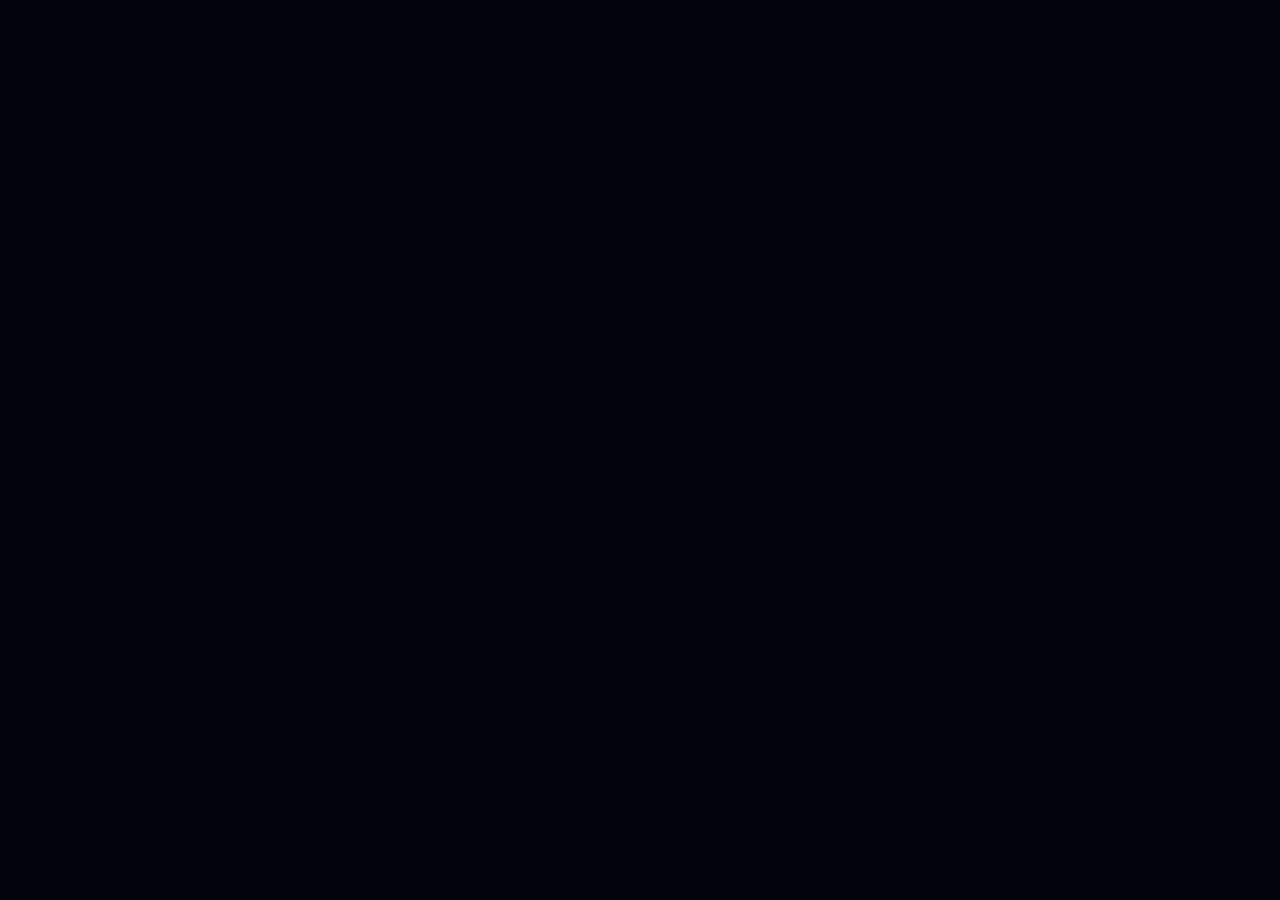
==== bio-database.html @ 0a0f76b8 "Add files via upload" ====
<!DOCTYPE html>

<html lang="en">
<head>
<meta charset="utf-8"/>
<meta content="width=device-width, initial-scale=1.0" name="viewport"/>
<title>Holo Ring — Biological Database</title>
<link href="assets/css/holo-ring.css" rel="stylesheet"/></head>
<body data-entry="bio">
<div class="holo-login" id="holoLogin">
<div class="login-frame">
<div class="login-heading">
<h1>HOLO RING ACCESS</h1>
<p>SECURE ERIDIUM COMMUNICATION NETWORK</p>
</div>
<div class="login-field">
<label>USER IDENTIFICATION</label>
<input autocomplete="off" id="loginUser" value="AUTHORIZED OPERATOR"/>
</div>
<div class="login-field">
<label>PASSWORD / BIOMETRIC KEY</label>
<div class="password-wrap">
<input id="loginPassword" placeholder="CLICK TO INITIATE FACE SCAN" readonly="" type="password"/>
<span class="face-scan-tag">FACE SCAN</span>
</div>
</div>
<div class="face-scan-box">
<div class="face-outline"></div>
<div class="scan-line"></div>
<div class="scan-status" id="faceScanStatus">AWAITING BIOMETRIC INPUT</div>
</div>
<div class="login-progress"><i id="loginProgressFill"></i></div>
<button class="login-submit" disabled="" id="loginSubmit">ACCESS LOCKED</button>
<div class="login-note">FICTIONAL HOLOGRAPHIC FACE SCAN — NO CAMERA OR BIOMETRIC DATA IS USED</div>
</div>
</div>
<div class="startup-overlay" id="welcomeOverlay">
<div class="startup-card">
<div class="startup-symbol"></div>
<h2>WELCOME BACK</h2>
<div class="welcome-user" id="welcomeOperator">AUTHORIZED OPERATOR</div>
<div class="welcome-meta">
      LAST SYNCHRONIZATION<br/>
<span id="welcomeTimestamp">TODAY</span><br/><br/>
      SYSTEM STATUS // ALL NETWORKS ONLINE
    </div>
</div>
</div>
<div class="startup-overlay" id="statusOverlay">
<div class="startup-card">
<div class="startup-symbol"></div>
<h2>ERIDIUM LINK ESTABLISHED</h2>
<div class="system-lines">
<div class="system-line"><span>REALM NETWORK</span><b>ONLINE</b></div>
<div class="system-line"><span>COMMUNICATION MATRIX</span><b>ONLINE</b></div>
<div class="system-line"><span>CHARACTER DATABASE</span><b>ONLINE</b></div>
<div class="system-line"><span>ERiSU.EXE</span><b>READY</b></div>
<div class="system-line"><span>SECURITY CLEARANCE</span><b>VERIFIED</b></div>
</div>
</div>
</div>
<div class="holo-loader hidden" id="holoLoader">
<div class="loader-core">
<div class="loader-ring"></div>
<div class="loader-title">HOLO RING INITIALIZATION</div>
<div class="loader-sub">SYNCHRONIZING CHARACTER NETWORK</div>
<div class="loader-track"><div class="loader-fill" id="loaderFill"></div></div>
<div class="loader-percent" id="loaderPercent">0%</div>
<div class="loader-step" id="loaderStep">BOOTING CORE SYSTEMS</div>
<div class="loader-diagnostics" id="loaderDiagnostics">
<div class="loader-diagnostic" data-threshold="15"><i></i>ERIDIUM KERNEL</div>
<div class="loader-diagnostic" data-threshold="29"><i></i>HOLOGRAPHIC PROJECTOR</div>
<div class="loader-diagnostic" data-threshold="43"><i></i>CHARACTER DATABASE</div>
<div class="loader-diagnostic" data-threshold="57"><i></i>REALM NAVIGATOR</div>
<div class="loader-diagnostic" data-threshold="71"><i></i>COMMUNICATION MATRIX</div>
<div class="loader-diagnostic" data-threshold="84"><i></i>MESSAGE ARCHIVE</div>
<div class="loader-diagnostic" data-threshold="94"><i></i>ERiSU.EXE</div>
<div class="loader-diagnostic" data-threshold="100"><i></i>SECURITY CLEARANCE</div>
</div>
<div class="loader-wave"><i></i><i></i><i></i><i></i><i></i><i></i><i></i></div>
<div class="loader-tip" id="loaderTip">TIP // Realm Navigator can locate known allies across dimensional layers.</div>
</div>
</div>
<div class="shell" id="shell">
<div class="noise"></div>
<header class="topbar">
<div class="brand"><div class="ring-mini"></div><div><h1>HOLO RING</h1><small>COMMUNICATOR // TES NETWORK</small></div></div>
<div class="status"><span class="coord">VEX-NET • CHANNEL 07</span><div class="signal"><i></i><i></i><i></i><i></i></div><span id="clock">00:00</span></div>
</header>
<div class="main">
<aside class="sidebar">
<div class="search"><input id="search" placeholder="Search contacts..."/><span>⌕</span></div>
<div class="filters">
<button class="filter active" data-filter="All">ALL</button>
<button class="filter" data-filter="Soaring Lights">SOARING</button>
<button class="filter" data-filter="Whispering Shadows">SHADOWS</button>
</div>
<div class="contact-list" id="contacts"></div>
</aside>
<section class="viewport">
<section aria-label="Holo Ring home" class="home-dashboard" id="homeDashboard">
<div class="home-hero">
<div class="home-kicker">ERIDIUM NETWORK // COMMAND HOME</div>
<h2>WELCOME BACK, OPERATOR</h2>
<p>The Holo Ring is synchronized. Review network activity, open the Realm Navigator, or access Contacts to view character status and current location.</p>
<div class="home-actions">
<button id="homeOpenContacts" type="button">OPEN CONTACTS</button>
<button id="homeOpenMap" type="button">OPEN REALM MAP</button>
<button id="homeOpenBio" type="button">BIOLOGICAL DATABASE</button>
</div>
</div>
<div class="home-grid">
<article class="home-card">
<div class="home-card-head"><span>NETWORK STATUS</span><b>ONLINE</b></div>
<div class="home-status-list">
<div><span>Realm Navigator</span><strong>READY</strong></div>
<div><span>Contact Tracking</span><strong>ACTIVE</strong></div>
<div><span>Message Matrix</span><strong>SECURE</strong></div>
<div><span>Archive Connection</span><strong>LINKED</strong></div>
</div>
</article>
<article class="home-card">
<div class="home-card-head"><span>REALM OVERVIEW</span><b>5 ACCESSIBLE</b></div>
<div class="home-realm-list">
<button data-home-realm="Seridinia Island" type="button"><i></i><span>Seridinia Island</span><small>STABLE</small></button>
<button data-home-realm="Rendoria Island" type="button"><i></i><span>Rendoria Island</span><small>DANGER</small></button>
<button data-home-realm="Vexlandia Realm" type="button"><i></i><span>Vexlandia Realm</span><small>MONITORED</small></button>
<button data-home-realm="Aeithorium Bastion" type="button"><i></i><span>Aeithorium Bastion</span><small>STABLE</small></button>
<button data-home-realm="Exaltara" type="button"><i></i><span>Exaltara</span><small>NO EXPLORERS</small></button>
</div>
</article>
<article class="home-card">
<div class="home-card-head"><span>CONTACT MATRIX</span><b id="homeContactCount">TRACKING</b></div>
<div class="home-contact-summary">
<div><strong>LIVE STATUS</strong><span>View each character’s activity, health, energy, realm, region, and coordinates.</span></div>
<button id="homeContactsShortcut" type="button">VIEW CHARACTER STATUS</button>
</div>
</article>
<article class="home-card home-alert-card">
<div class="home-card-head"><span>SECURITY NOTICE</span><b>EXALTARA</b></div>
<p>Character travel and exploration permissions for Exaltara are disabled. The realm archive remains viewable, but no character status or location will be assigned there.</p>
</article>
</div>
</section>
<div class="hologram">
<div class="scanline"></div>
<div class="ring-device"></div>
<div class="profile">
<div class="projection">
<div class="orbit"><i class="tick"></i><i class="tick"></i><i class="tick"></i><div class="big-avatar" id="bigAvatar">MS</div></div>
</div>
<div class="info">
<div class="eyebrow">Character archive // selected profile</div>
<h2 id="name">Mar Sunshine</h2>
<div class="faction" id="faction">SOARING LIGHTS</div><div class="profile-accent" id="profileAccent"></div>
<div class="grid">
<div class="data"><div class="label">Race</div><div class="value" id="race"></div></div>
<div class="data"><div class="label">Realm</div><div class="value" id="realm"></div></div>
<div class="data"><div class="label">Energy Signature</div><div class="value" id="energy"></div></div>
<div class="data"><div class="label">Connection</div><div class="value" id="connection">Secure • Stable</div></div>
</div>
<div class="profile-live-strip">
<div class="profile-live-card">
<div class="profile-live-head"><strong>LIVE STATUS</strong><span id="liveUpdated">UPDATED NOW</span></div>
<div class="live-status-row">
<span class="live-status-dot online" id="liveStatusDot"></span>
<div>
<div class="live-status-main" id="liveStatusText">ONLINE</div>
<div class="live-status-sub" id="liveActivity">Exploring nearby terrain</div>
</div>
</div>
</div>
<div class="profile-live-card">
<div class="profile-live-head"><strong>CURRENT LOCATION</strong><span>LIVE TRACKING</span></div>
<div class="live-location-main" id="currentRealm">Seridinia Island</div>
<div class="live-location-sub" id="currentRegion">Sunflower Village</div>
<div class="live-location-meta"><span id="currentCoords">A-14</span> • <span id="currentLayer">HALO-01</span></div>
</div>
<div class="profile-live-card">
<div class="profile-live-head"><strong>ENERGY SIGNATURE</strong><span id="energyTypeLive">SPIRITUAL ENERGY</span></div>
<div class="live-mini-metric">
<div class="live-mini-row"><span>Frequency</span><span id="energyFrequencyValue">92%</span></div>
<div class="live-mini-bar"><div class="live-mini-fill" id="energyFrequencyBar"></div></div>
</div>
<div class="live-mini-metric">
<div class="live-mini-row"><span>Stability</span><span id="energyStabilityValue">87%</span></div>
<div class="live-mini-bar"><div class="live-mini-fill" id="energyStabilityBar"></div></div>
</div>
<div class="live-wave">
<i style="height:25%"></i><i style="height:55%"></i><i style="height:85%"></i><i style="height:40%"></i>
<i style="height:70%"></i><i style="height:95%"></i><i style="height:45%"></i><i style="height:75%"></i>
</div>
</div>
<div class="profile-live-card">
<div class="profile-live-head"><strong>HEALTH MONITOR</strong><span>BIOMETRIC</span></div>
<div class="live-mini-metric">
<div class="live-mini-row"><span>Health</span><span id="healthValue">98%</span></div>
<div class="live-mini-bar"><div class="live-mini-fill" id="healthBar"></div></div>
</div>
<div class="live-mini-metric">
<div class="live-mini-row"><span>Energy</span><span id="manaValue">86%</span></div>
<div class="live-mini-bar"><div class="live-mini-fill" id="manaBar"></div></div>
</div>
<div class="live-mini-metric">
<div class="live-mini-row"><span>Stamina</span><span id="staminaValue">79%</span></div>
<div class="live-mini-bar"><div class="live-mini-fill" id="staminaBar"></div></div>
</div>
<div class="live-mini-metric">
<div class="live-mini-row"><span>Stress</span><span id="stressValue">14%</span></div>
<div class="live-mini-bar"><div class="live-mini-fill" id="stressBar"></div></div>
</div>
</div>
</div>
<div class="rosie-sanctum-card" id="rosieSanctumCard">
<div class="rosie-sanctum-lore">
<div aria-hidden="true" class="rosie-sanctum-art"></div>
<div>
<strong>ERIDIUM SANCTUM // INTERNAL DREAM REALM</strong>
<p>Rosie resides inside Mar and cannot explore physical realms independently. Her live status mirrors Mar through their Eclipse Host bond, while her location remains inside the Eridium Sanctum.</p>
<div class="rosie-location-tags">
<span>MEMORY HEART CHAMBER</span><span>ROSIE'S CHAMBERS</span><span>MIRROR GATEWAY</span><span>CHECKERBOARD EXPANSE</span><span>ROSE-PETAL PILLARS</span><span>ERIDIUM CRYSTAL MOUNTAIN</span>
</div>
</div>
</div>
<div class="rosie-sanctum-head"><strong><span class="sanctum-pulse"></span>ERIDIUM SANCTUM STATUS</strong><span>HOST: MAR SUNSHINE</span></div>
<div class="sanctum-grid">
<div class="sanctum-cell"><b>GATEWAY</b><span id="sanctumGateway">ANCHORED</span></div>
<div class="sanctum-cell"><b>MIRROR</b><span id="sanctumMirror">AVAILABLE BY PERMISSION</span></div>
<div class="sanctum-cell"><b>MEMORY HEART</b><span id="sanctumMemory">STABLE</span></div>
<div class="sanctum-cell"><b>MAR POV</b><span id="sanctumPov">ACTIVE</span></div>
<div class="sanctum-cell"><b>HOST BOND</b><span id="sanctumBond">ECLIPSE HOST LINK</span></div>
</div>
</div>
<div class="contact-communication-actions" id="contactCommunicationActions">
<div class="contact-action-heading"><span>COMMUNICATION CHANNEL</span><small>SELECTED CONTACT</small></div>
<div class="contact-action-buttons">
<button class="tool contact-action-button" data-action="VOICE" type="button">◖ <span>CALL CONTACT</span></button>
<button class="tool contact-action-button" data-action="MESSAGE" type="button">✦ <span>OPEN MESSAGES</span></button>
</div>
</div>
<div class="message-panel">
<div class="message-head"><span>LATEST TRANSMISSION</span><span id="stamp">JUST NOW</span></div>
<div class="message-body typing" id="message">Holo profile synchronized. Tap a command below to begin communication.</div>
</div>
</div>
</div>
</div>
<nav class="toolbar">
<button class="tool active" data-action="HOME" id="homePageButton">⌂<span>HOME</span></button>
<button class="tool" data-action="CONTACTS" id="contactsPageButton">◉<span>CONTACTS</span></button>
<button aria-label="Open Map app" class="tool" data-action="MAP">⌖<span>MAP</span></button>
<button class="tool" data-action="BIOLOGY" id="bioDatabaseButton">⬡<span>BIO DATABASE</span></button>
<button aria-label="Open Scan app" class="tool" data-action="SCAN">◎<span>SCAN</span></button>
</nav>
</section>
</div>
<section aria-label="Biological Database" class="bio-db" data-active="cattalights" id="biologicalDatabase">
<header class="bio-head">
<div class="bio-brand">HOLO RING COMMUNICATOR // LIFEFORM ARCHIVE</div>
<div class="bio-title"><h2>BIOLOGICAL DATABASE</h2><p>KNOWN BIOLOGICAL AND SPIRITUAL LIFEFORM RECORDS</p></div>
<button aria-label="Close Biological Database" class="bio-close" id="bioClose">×</button>
</header>
<div class="bio-layout">
<aside class="bio-scan">
<div class="bio-panel-kicker">DATABASE STATUS</div><h3>SCANNING...</h3>
<div class="scan-row"><i>›</i><span>Species Identified</span><b>✓</b></div>
<div class="scan-row"><i>›</i><span>Biological Signature Confirmed</span><b>✓</b></div>
<div class="scan-row"><i>›</i><span>Spiritual Energy Analysis</span><b>✓</b></div>
<div class="scan-row"><i>›</i><span>Database Entry Loaded</span><b>✓</b></div>
<div class="bio-count"><div><span>KNOWN SPECIES</span><strong>03</strong><span>VERIFIED RECORDS</span></div></div>
</aside>
<main class="bio-stage-panel">
<div class="bio-space"></div><div class="bio-orbits"></div>
<div class="bio-poly-wrap" id="bioPolyWrap" title="Drag to rotate">
<div class="bio-poly" id="bioPoly">
<i class="bio-link a"></i><i class="bio-link b"></i><i class="bio-link c"></i><div class="bio-core"></div>
<button class="bio-node active" data-species="cattalights" style="--sc:#ff75c8"><span class="bio-gem"><span class="bio-symbol">♢</span></span><strong>CATTALIGHTS</strong><small>SPIRITUAL HUMANOIDS</small></button>
<button class="bio-node" data-species="humans" style="--sc:#70cfff"><span class="bio-gem"><span class="bio-symbol">⌁</span></span><strong>HUMANS</strong><small>MORTAL SPECIES</small></button>
<button class="bio-node" data-species="vapors" style="--sc:#a575ff"><span class="bio-gem"><span class="bio-symbol">〰</span></span><strong>SOULEST VAPORS</strong><small>VAPOROUS ENTITIES</small></button>
</div>
</div>
<div class="bio-controls"><span>DRAG TO ROTATE</span><button id="bioZoomOut">− ZOOM</button><button id="bioReset">RESET</button><button id="bioZoomIn">+ ZOOM</button></div>
</main>
<aside class="bio-dossier">
<div class="bio-dossier-head"><div><div class="bio-panel-kicker">SELECTED SPECIES</div><h3 id="bioName">CATTALIGHTS</h3><div class="bio-class" id="bioClass">CLASSIFICATION // SPIRITUAL HUMANOID LIFEFORM</div></div><div class="bio-emblem" id="bioEmblem">♢</div></div>
<div class="bio-tabs"><button class="bio-tab active" data-bio-tab="overview">OVERVIEW</button><button class="bio-tab" data-bio-tab="biology">BIOLOGY</button><button class="bio-tab" data-bio-tab="spiritual">SPIRITUAL SYSTEM</button><button class="bio-tab bio-variants-tab" data-bio-tab="variants">KNOWN VARIANTS</button></div>
<div class="bio-summary" id="bioSummary"></div><div class="bio-facts" id="bioFacts"></div>
</aside>
</div>
<footer class="bio-log">ONLY RECORDS VERIFIED BY THE HOLO RING ARE DISPLAYED // UNVERIFIED SPECIES REMAIN HIDDEN</footer>
</section>
<div class="realm-map" id="realmMap">
<div class="map-header">
<div class="map-title"><b>DIMENSIONAL REALM NAVIGATOR</b><small>HOLO RING STAR-CHART // THREE REALMS DETECTED</small></div>
<button class="map-close" id="mapClose">×</button>
</div>
<div class="map-stage" id="mapStage">
<div aria-hidden="true" class="reactive-light-field" id="reactiveLightField">
<span class="light-orb orb-cyan" style="--x:2%;--y:14%;--s:4px;animation-delay:0.0s"></span>
<span class="light-orb orb-violet" style="--x:6%;--y:67%;--s:5px;animation-delay:-0.31s"></span>
<span class="light-orb orb-gold" style="--x:12%;--y:29%;--s:4px;animation-delay:-0.62s"></span>
<span class="light-orb orb-pink" style="--x:18%;--y:91%;--s:6px;animation-delay:-0.9299999999999999s"></span>
<span class="light-orb orb-blue" style="--x:23%;--y:43%;--s:5px;animation-delay:-1.24s"></span>
<span class="light-orb orb-cyan" style="--x:29%;--y:7%;--s:4px;animation-delay:-1.55s"></span>
<span class="light-orb orb-violet" style="--x:35%;--y:66%;--s:6px;animation-delay:-1.8599999999999999s"></span>
<span class="light-orb orb-gold" style="--x:42%;--y:84%;--s:5px;animation-delay:-2.17s"></span>
<span class="light-orb orb-pink" style="--x:46%;--y:18%;--s:4px;animation-delay:-2.48s"></span>
<span class="light-orb orb-blue" style="--x:51%;--y:52%;--s:6px;animation-delay:0.0s"></span>
<span class="light-orb orb-cyan" style="--x:58%;--y:95%;--s:5px;animation-delay:-0.31s"></span>
<span class="light-orb orb-violet" style="--x:63%;--y:23%;--s:4px;animation-delay:-0.62s"></span>
<span class="light-orb orb-gold" style="--x:69%;--y:73%;--s:6px;animation-delay:-0.9299999999999999s"></span>
<span class="light-orb orb-pink" style="--x:75%;--y:11%;--s:5px;animation-delay:-1.24s"></span>
<span class="light-orb orb-blue" style="--x:81%;--y:48%;--s:4px;animation-delay:-1.55s"></span>
<span class="light-orb orb-cyan" style="--x:86%;--y:89%;--s:6px;animation-delay:-1.8599999999999999s"></span>
<span class="light-orb orb-violet" style="--x:92%;--y:27%;--s:5px;animation-delay:-2.17s"></span>
<span class="light-orb orb-gold" style="--x:97%;--y:64%;--s:4px;animation-delay:-2.48s"></span>
<span class="light-orb orb-pink" style="--x:8%;--y:82%;--s:5px;animation-delay:0.0s"></span>
<span class="light-orb orb-blue" style="--x:16%;--y:55%;--s:4px;animation-delay:-0.31s"></span>
<span class="light-orb orb-cyan" style="--x:26%;--y:96%;--s:5px;animation-delay:-0.62s"></span>
<span class="light-orb orb-violet" style="--x:38%;--y:36%;--s:4px;animation-delay:-0.9299999999999999s"></span>
<span class="light-orb orb-gold" style="--x:49%;--y:76%;--s:5px;animation-delay:-1.24s"></span>
<span class="light-orb orb-pink" style="--x:60%;--y:13%;--s:4px;animation-delay:-1.55s"></span>
<span class="light-orb orb-blue" style="--x:72%;--y:57%;--s:5px;animation-delay:-1.8599999999999999s"></span>
<span class="light-orb orb-cyan" style="--x:84%;--y:6%;--s:4px;animation-delay:-2.17s"></span>
<span class="light-orb orb-violet" style="--x:95%;--y:41%;--s:5px;animation-delay:-2.48s"></span>
<span class="light-orb orb-cyan" style="--x:8%;--y:18%;--s:7px;--d:0.7"></span>
<span class="light-orb orb-violet" style="--x:17%;--y:63%;--s:5px;--d:1.1"></span>
<span class="light-orb orb-gold" style="--x:28%;--y:34%;--s:6px;--d:0.85"></span>
<span class="light-orb orb-pink" style="--x:39%;--y:78%;--s:4px;--d:1.25"></span>
<span class="light-orb orb-blue" style="--x:48%;--y:14%;--s:8px;--d:0.65"></span>
<span class="light-orb orb-cyan" style="--x:58%;--y:54%;--s:5px;--d:1.05"></span>
<span class="light-orb orb-violet" style="--x:67%;--y:26%;--s:7px;--d:0.78"></span>
<span class="light-orb orb-gold" style="--x:78%;--y:72%;--s:5px;--d:1.18"></span>
<span class="light-orb orb-pink" style="--x:88%;--y:42%;--s:6px;--d:0.9"></span>
<span class="light-orb orb-blue" style="--x:93%;--y:16%;--s:4px;--d:1.3"></span>
<span class="light-orb orb-cyan" style="--x:14%;--y:87%;--s:5px;--d:1.12"></span>
<span class="light-orb orb-violet" style="--x:33%;--y:11%;--s:4px;--d:1.34"></span>
<span class="light-orb orb-gold" style="--x:62%;--y:87%;--s:6px;--d:0.82"></span>
<span class="light-orb orb-pink" style="--x:83%;--y:9%;--s:5px;--d:1.06"></span>
</div>
<div class="star-chart" id="starChart">
<div class="ambient-field" id="ambientField">
<i class="ambient-dot small" style="left:14%;top:18%;--ad:#63f7ff"></i>
<i class="ambient-dot" style="left:28%;top:12%;--ad:#ff7ad9"></i>
<i class="ambient-dot large" style="left:72%;top:13%;--ad:#ffd66a"></i>
<i class="ambient-dot small" style="left:87%;top:23%;--ad:#7dff9a"></i>
<i class="ambient-dot" style="left:10%;top:48%;--ad:#ff6f6f"></i>
<i class="ambient-dot small" style="left:34%;top:40%;--ad:#58a6ff"></i>
<i class="ambient-dot" style="left:63%;top:37%;--ad:#b084ff"></i>
<i class="ambient-dot small" style="left:92%;top:50%;--ad:#ff9f5a"></i>
<i class="ambient-dot large" style="left:17%;top:83%;--ad:#45f0d1"></i>
<i class="ambient-dot small" style="left:39%;top:88%;--ad:#ff8ad8"></i>
<i class="ambient-dot" style="left:59%;top:84%;--ad:#6ec8ff"></i>
<i class="ambient-dot small" style="left:86%;top:86%;--ad:#d68cff"></i>
<i class="ambient-dot small" style="left:46%;top:26%;--ad:#fff06a"></i>
<i class="ambient-dot" style="left:77%;top:47%;--ad:#59ffb3"></i>
<i class="ambient-dot small" style="left:29%;top:72%;--ad:#9b8cff"></i>
<i class="ambient-dot" style="left:68%;top:73%;--ad:#ff6fb0"></i>
</div>
<div class="chart-ring"></div><div class="chart-ring r2"></div><div class="chart-ring r3"></div>
<div class="chart-axis"></div><div class="chart-axis a2"></div><div class="chart-axis a3"></div>
<div class="realm-holo-preview" id="realmHoloPreview">
<div class="realm-holo-ring"></div>
<div class="realm-holo-label" id="realmHoloLabel">REALM HOLOGRAM</div>
</div>
<div aria-hidden="true" class="reference-realm-hud">
<div class="hud-orbit orbit-a"></div>
<div class="hud-orbit orbit-b"></div>
<div class="hud-orbit orbit-c"></div>
<div class="hud-orbit orbit-d"></div>
<div class="hud-grid-lines"></div>
<div class="hud-triangle"></div>
<div class="hud-beam beam-top"></div>
<div class="hud-beam beam-left"></div>
<div class="hud-beam beam-right"></div>
<div class="hud-core">
<div class="hud-core-ring ring-1"></div>
<div class="hud-core-ring ring-2"></div>
<div class="hud-core-ring ring-3"></div>
<div class="hud-core-glyph"></div>
</div>
<span class="hud-chevron chevron-left">◇</span>
<span class="hud-chevron chevron-right">◇</span>
<span class="hud-chevron chevron-bottom">◇</span>
</div>
<div aria-hidden="true" class="original-map-circle"></div>
<div aria-hidden="true" class="original-map-symbol"></div>
<div class="original-hologram" id="originalHologram">
<div class="original-hologram-ring"></div>
<div class="original-hologram-image"></div>
<div class="original-hologram-label" id="originalHologramLabel">REALM HOLOGRAM</div>
</div>
<svg class="realm-paths" viewbox="0 0 100 100">
<line x1="50" x2="23" y1="19" y2="67"></line>
<line x1="23" x2="78" y1="67" y2="70"></line>
<line x1="78" x2="50" y1="70" y2="19"></line>
</svg>
<div aria-hidden="true" class="radial-hub">
<div class="radial-core"></div>
<div class="radial-link one"></div>
<div class="radial-link two"></div>
<div class="radial-link three"></div>
</div>
<button class="realm-node selected" data-realm="Seridinia Island" style="left:50%;top:19%;--node:#ffd66a">
<span class="dot"><span class="node-realm-image"></span></span><span class="nlabel">SERIDINIA ISLAND</span><span class="layer">HALO LAYER</span>
</button>
<button class="realm-node danger" data-realm="Rendoria Island" style="left:23%;top:67%;--node:#a96cff">
<span class="dot"><span class="node-realm-image"></span></span><span class="nlabel">RENDORIA ISLAND</span><span class="layer">SHROUD LAYER</span>
</button>
<button class="realm-node unstable" data-realm="Vexlandia Realm" style="left:78%;top:70%;--node:#46bfff">
<span class="dot"><span class="node-realm-image"></span></span><span class="nlabel">VEXLANDIA REALM</span><span class="layer">MATERIAL LAYER</span>
</button>
<div aria-hidden="true" class="map-sector sector-one-restored">
<div class="map-sector-label">SECTOR 1</div><div class="sector-node-orbit"></div><div class="sector-symbol"></div>
</div>
<div aria-hidden="true" class="map-sector sector-two-restored">
<div class="map-sector-label">SECTOR 2</div><div class="sector-node-orbit"></div><div class="sector-symbol"></div>
</div>
<div aria-hidden="true" class="map-sector sector-three-restored">
<div class="map-sector-label">SECTOR 3</div><div class="sector-node-orbit"></div><div class="sector-symbol"></div>
</div>
<div aria-hidden="true" class="map-sector sector-four-restored">
<div class="map-sector-label">SECTOR 4</div><div class="sector-node-orbit"></div><div class="sector-symbol"></div>
</div>
<button class="realm-node" data-realm="Aeithorium Bastion" data-sector="2" data-slot="1" style="--node:#8a7cff;--node-image:url('[data-uri]')">
<span class="dot"><span class="node-realm-image"></span></span>
<span class="nlabel">AEITHORIUM BASTION</span><span class="layer">OUTER REALM</span>
</button>
<button class="realm-node" data-locked="true" data-realm="Velis Mora" data-sector="2" data-slot="2" style="--node:#52d8e8">
<span class="dot"><span class="node-realm-image"></span></span>
<span class="nlabel">VELIS MORA</span><span class="layer">OUTER REALM</span>
</button>
<button class="realm-node" data-locked="true" data-realm="Caelumbra" data-sector="2" data-slot="3" style="--node:#5f9dff">
<span class="dot"><span class="node-realm-image"></span></span>
<span class="nlabel">CAELUMBRA</span><span class="layer">OUTER REALM</span>
</button>
<button class="realm-node" data-locked="true" data-realm="Restricted Realm Alpha" data-sector="3" data-slot="1" style="--node:#c07cff">
<span class="dot"><span class="node-realm-image"></span></span>
<span class="nlabel">RESTRICTED ALPHA</span><span class="layer">RESTRICTED NETWORK</span>
</button>
<button class="realm-node" data-locked="true" data-realm="Restricted Realm Beta" data-sector="3" data-slot="2" style="--node:#ff866d">
<span class="dot"><span class="node-realm-image"></span></span>
<span class="nlabel">RESTRICTED BETA</span><span class="layer">RESTRICTED NETWORK</span>
</button>
<button class="realm-node" data-locked="true" data-realm="Restricted Realm Gamma" data-sector="3" data-slot="3" style="--node:#ff78d8">
<span class="dot"><span class="node-realm-image"></span></span>
<span class="nlabel">RESTRICTED GAMMA</span><span class="layer">RESTRICTED NETWORK</span>
</button>
<button class="realm-node" data-locked="true" data-realm="Restricted Realm Delta" data-sector="3" data-slot="4" style="--node:#9aa3ad">
<span class="dot"><span class="node-realm-image"></span></span>
<span class="nlabel">RESTRICTED DELTA</span><span class="layer">RESTRICTED NETWORK</span>
</button>
<button class="realm-node" data-realm="Exaltara" data-sector="4" data-slot="1" style="--node:#ffd66a;--node-image:url('https://preview.redd.it/elnb84wk4oj91.png?width=1080&amp;crop=smart&amp;auto=webp&amp;s=417d68db10212f74041936eff8df6487b3b2c4d8')">
<span class="dot"><span class="node-realm-image"></span></span>
<span class="nlabel">EXALTARA</span><span class="layer">EXALTED REALM</span>
</button>
</div>
</div>
<aside aria-hidden="true" class="realm-info" id="realmInfo"></aside>
<div class="map-tilt-hint">WHEEL: ZOOM • DRAG: PAN • SHIFT/RIGHT-DRAG: TILT</div><div class="map-controls">
<button id="zoomIn">＋ ZOOM</button><button id="zoomOut">− ZOOM</button><button id="resetMap">↻ RESET</button>
</div>
<div class="map-legend">DRAG TO ROTATE • SCROLL TO ZOOM • TAP A REALM NODE</div>
<section aria-hidden="true" class="realm-dossier" id="realmDossier">
<div class="realm-dossier-visual">
<div class="realm-portal" id="dossierPortal">
<div class="portal-bracket t"></div>
<div class="portal-bracket b"></div>
<div class="portal-bracket l"></div>
<div class="portal-bracket r"></div>
<div class="realm-portal-image"></div>
</div>
<div class="realm-dossier-caption">
<h2 id="dossierName">SERIDINIA ISLAND</h2>
<p id="dossierLayer">HALO LAYER</p>
</div>
</div>
<article class="realm-dossier-panel" id="dossierPanel">
<header class="dossier-heading">
<div class="dossier-emblem" id="dossierEmblem">☀</div>
<div>
<h3 id="dossierTitle">SERIDINIA ISLAND</h3>
<p id="dossierType">HALO REALM</p>
</div>
</header>
<div class="dossier-description" id="dossierDescription"></div>
<div class="dossier-grid">
<section class="dossier-section">
<h4>KNOWN LOCATIONS</h4>
<div class="dossier-features" id="dossierLocations"></div>
</section>
<section class="dossier-section">
<h4>DIMENSIONAL LAYER</h4>
<div id="dossierDistance" style="font-size:11px;color:#cbe4eb;line-height:1.5"></div>
<div class="layer-orbit"><i></i></div>
</section>
</div>
<div class="dossier-grid">
<section class="dossier-section">
<h4>ALLIES DETECTED</h4>
<div class="dossier-features" id="dossierAllies"></div>
</section>
<section class="dossier-section">
<h4>REALM SUMMARY</h4>
<div id="dossierSummary" style="font-size:11px;color:#b8d4dc;line-height:1.55"></div>
</section>
</div>
<footer class="dossier-footer">
<div class="dossier-stat">STATUS <span id="dossierStatus">STABLE</span></div>
<div class="dossier-stat">ACCESS <span id="dossierAccess">AUTHORIZED</span></div>
</footer>
<div class="realm-tabbar">
<button class="realm-tab active" data-realm-tab="overview">OVERVIEW</button>
<button class="realm-tab" data-realm-tab="locations">LOCATIONS</button>
</div>
<section class="realm-tab-content active" id="realmOverviewTab">
<div class="realm-overview-grid">
<div class="realm-overview-card"><b>REALM TYPE</b><span id="overviewRealmType">HALO REALM</span></div>
<div class="realm-overview-card"><b>CURRENT STATUS</b><span id="overviewRealmStatus">STABLE</span></div>
<div class="realm-overview-card"><b>DIMENSIONAL LAYER</b><span id="overviewRealmLayer">LAYER 01</span></div>
<div class="realm-overview-card"><b>KNOWN ALLIES</b><span id="overviewRealmAllies">NONE DETECTED</span></div>
</div>
</section>
<section class="realm-tab-content" id="realmLocationsTab">
<div class="realm-location-list" id="realmLocationList"></div>
</section>
</article>
<div class="dossier-actions">
<button id="dossierBack">‹ RETURN TO MAP</button>
<a id="dossierArchive" rel="noopener noreferrer" target="_blank">OPEN REALM ARCHIVE</a>
</div>
</section>
<section aria-hidden="true" class="realm-locations-page" id="realmLocationsPage">
<div class="realm-local-map" id="realmLocalMap">
<div class="local-map-bg"></div>
<div class="local-map-overlay"></div>
<div class="local-map-header">
<h2 id="localMapRealmName">SERIDINIA ISLAND</h2>
<p>LOCAL REALM CARTOGRAPHY // LIVE CONTACT TRACKING</p>
</div>
<div id="locationNodes"></div>
<div id="characterMarkers"></div>
</div>
<aside class="realm-location-panel">
<h3 id="locationPanelTitle">REALM LOCATIONS</h3>
<div class="sub" id="locationPanelSubtitle">SELECT A LOCATION NODE</div>
<div class="location-detail-card">
<h4 id="selectedLocationName">No location selected</h4>
<p id="selectedLocationDescription">Choose a glowing location node on the map to view its information.</p>
</div>
<div class="character-list" id="locationCharacterList"></div>
</aside>
<div class="location-page-actions">
<button id="locationsBack">‹ BACK TO REALM VIEW</button>
<button id="locationsReturnMap">RETURN TO REALM MAP</button>
</div>
</section>
<section class="realm-page" id="realmPage">
<button class="realm-page-close" id="realmPageClose">×</button>
<div class="realm-hero" id="realmHero">
<div class="realm-hero-content">
<div class="realm-kicker" id="realmPageType"></div>
<h2 id="realmPageName"></h2>
<p id="realmPageSummary"></p>
</div>
</div>
<div class="realm-page-body">
<section class="realm-section">
<h3>GENERAL REALM DESCRIPTION</h3>
<div class="realm-description" id="realmPageDescription"></div>
</section>
<section class="realm-section">
<h3>REALM STATUS</h3>
<div class="realm-stats" id="realmPageStats"></div>
<a class="realm-archive-btn" id="realmPageArchive" target="_blank">OPEN FULL NOTION ARCHIVE</a>
</section>
<section class="realm-section" style="grid-column:1/-1">
<h3>KNOWN LOCATIONS</h3>
<div class="realm-location-grid" id="realmPageLocations"></div>
</section>
</div>
</section>
</div>
<section class="message-center" id="messageCenter">
<div class="message-shell">
<aside class="message-sidebar">
<div class="message-sidebar-head">
<h3>HOLO MESSAGES</h3>
<small>ALL CONTACT CHANNELS</small>
<div class="message-tabs">
<button class="message-tab active" data-msg-tab="All">ALL</button>
<button class="message-tab" data-msg-tab="Soaring Lights">SOARING</button>
<button class="message-tab" data-msg-tab="Whispering Shadows">SHADOWS</button>
<button class="message-tab" data-msg-tab="Groups">GROUPS</button>
</div>
<input class="message-search" id="messageSearch" placeholder="Search messages..."/>
</div>
<div class="message-contact-list" id="messageContacts"></div>
</aside>
<section class="message-thread">
<header class="thread-head">
<div class="thread-person">
<div class="m-avatar" id="threadAvatar">MS</div>
<div><h4 id="threadName">Mar Sunshine</h4><small id="threadStatus">SECURE CHANNEL • ONLINE</small><div class="group-members-line" id="groupMembersLine"></div></div>
</div>
<button class="message-close" id="messageClose">×</button>
</header>
<div class="thread-body" id="threadBody"></div>
<div class="thread-compose">
<input id="messageInput" placeholder="Type a holographic message..."/>
<button id="messageSend">SEND</button>
</div>
</section>
</div>
</section>
<div class="toast" id="toast"></div>
</div>
<!-- Species holograms are decorative only; bottom selector is the sole control. -->
<!-- FINAL BIOLOGICAL DATABASE VISIBILITY REPAIR -->
<script defer="True" src="assets/js/holo-ring.js"></script><script defer="True" src="assets/js/app-router.js"></script></body>
</html>
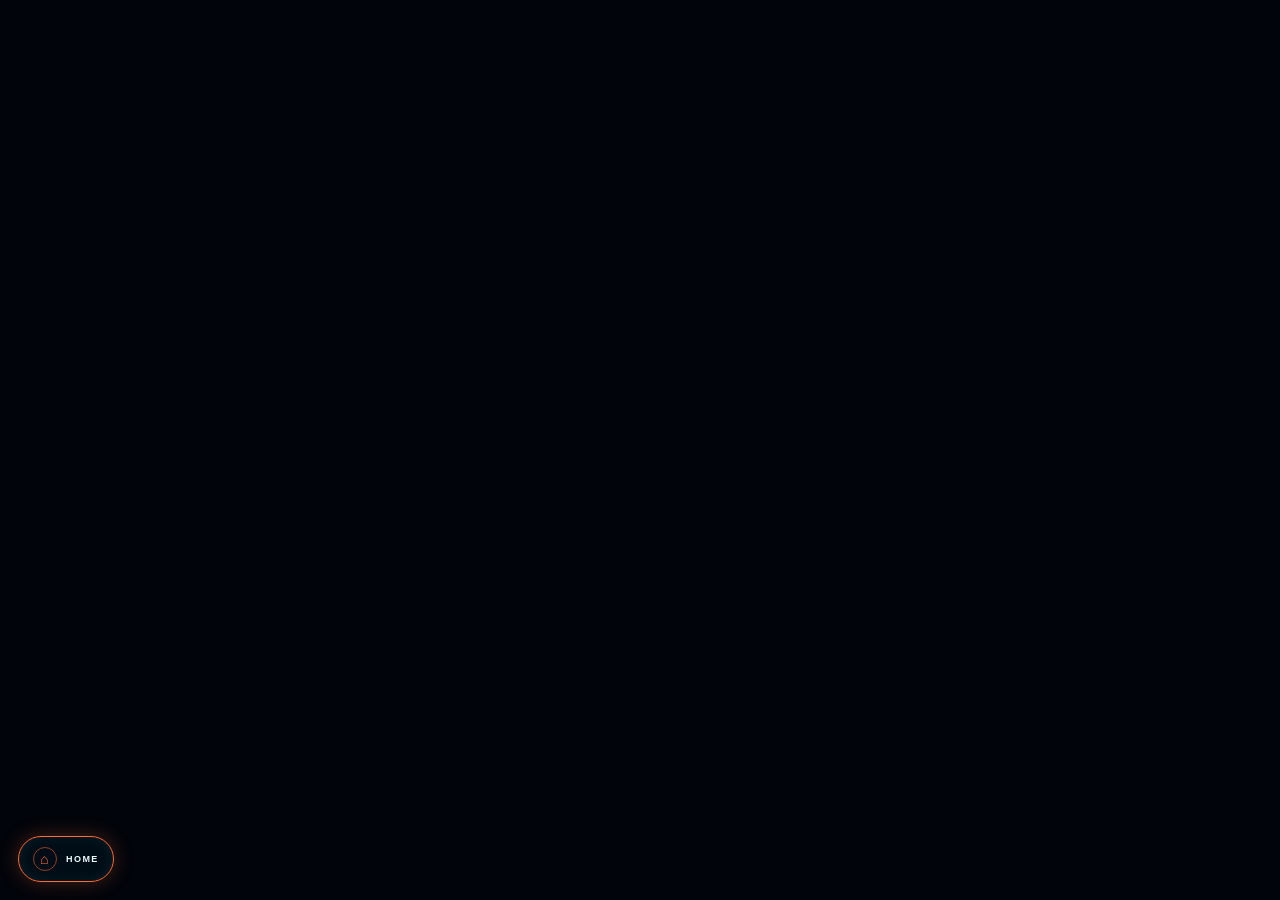
==== commit 1884c285: "Add files via upload" ====
--- a/bio-database.html
+++ b/bio-database.html
@@ -245,13 +245,6 @@
 </div>
 </div>
 </div>
-<nav class="toolbar">
-<button class="tool active" data-action="HOME" id="homePageButton">⌂<span>HOME</span></button>
-<button class="tool" data-action="CONTACTS" id="contactsPageButton">◉<span>CONTACTS</span></button>
-<button aria-label="Open Map app" class="tool" data-action="MAP">⌖<span>MAP</span></button>
-<button class="tool" data-action="BIOLOGY" id="bioDatabaseButton">⬡<span>BIO DATABASE</span></button>
-<button aria-label="Open Scan app" class="tool" data-action="SCAN">◎<span>SCAN</span></button>
-</nav>
 </section>
 </div>
 <section aria-label="Biological Database" class="bio-db" data-active="cattalights" id="biologicalDatabase">
--- a/assets/css/holo-ring.css
+++ b/assets/css/holo-ring.css
@@ -7259,3 +7259,73 @@
 
 /* Multi-file direct-entry safety */
 html.app-direct-entry body{visibility:visible!important}
+
+
+/* Dedicated multi-file application navigation */
+body[data-entry="home"] .toolbar,
+body[data-entry="contacts"] .toolbar,
+body[data-entry="map"] .toolbar,
+body[data-entry="bio"] .toolbar,
+body[data-entry="scan"] .toolbar {
+  display:none !important;
+}
+body[data-entry]:not([data-entry="login"]) .viewport {
+  grid-template-rows:minmax(0,1fr) !important;
+}
+body[data-entry="home"] .home-actions {
+  grid-template-columns:repeat(2,minmax(0,1fr));
+}
+body[data-entry="home"] .home-actions button {
+  min-height:52px;
+}
+.app-home-return {
+  position:fixed;
+  z-index:1000;
+  left:max(18px,env(safe-area-inset-left));
+  bottom:max(18px,env(safe-area-inset-bottom));
+  display:flex;
+  align-items:center;
+  gap:9px;
+  padding:10px 14px;
+  border:1px solid var(--theme-1,#63f7ff);
+  border-radius:999px;
+  background:rgba(2,14,24,.94);
+  color:#eaffff;
+  font:700 9px/1 Inter,Segoe UI,Arial,sans-serif;
+  letter-spacing:.16em;
+  cursor:pointer;
+  box-shadow:0 0 20px color-mix(in srgb,var(--theme-1,#63f7ff) 28%,transparent),inset 0 0 14px rgba(99,247,255,.08);
+  backdrop-filter:blur(10px);
+  transition:transform .2s ease,box-shadow .2s ease,background .2s ease;
+}
+.app-home-return:hover,
+.app-home-return:focus-visible {
+  transform:translateY(-2px);
+  background:color-mix(in srgb,var(--theme-1,#63f7ff) 13%,rgba(2,14,24,.96));
+  box-shadow:0 0 28px color-mix(in srgb,var(--theme-1,#63f7ff) 38%,transparent),inset 0 0 17px rgba(99,247,255,.11);
+  outline:none;
+}
+.app-home-return-icon {
+  display:grid;
+  place-items:center;
+  width:24px;
+  height:24px;
+  border:1px solid color-mix(in srgb,var(--theme-1,#63f7ff) 55%,transparent);
+  border-radius:50%;
+  font-size:14px;
+  color:var(--theme-1,#63f7ff);
+}
+@media(max-width:820px){
+  body[data-entry="home"] .home-actions{grid-template-columns:1fr}
+  .app-home-return{left:10px;bottom:10px;padding:8px 11px}
+}
+
+
+/* Single-navigation cleanup */
+.home-card-link-note{
+  display:block;
+  margin-top:12px;
+  color:var(--muted,#7faab6);
+  font-size:8px;
+  letter-spacing:.13em;
+}
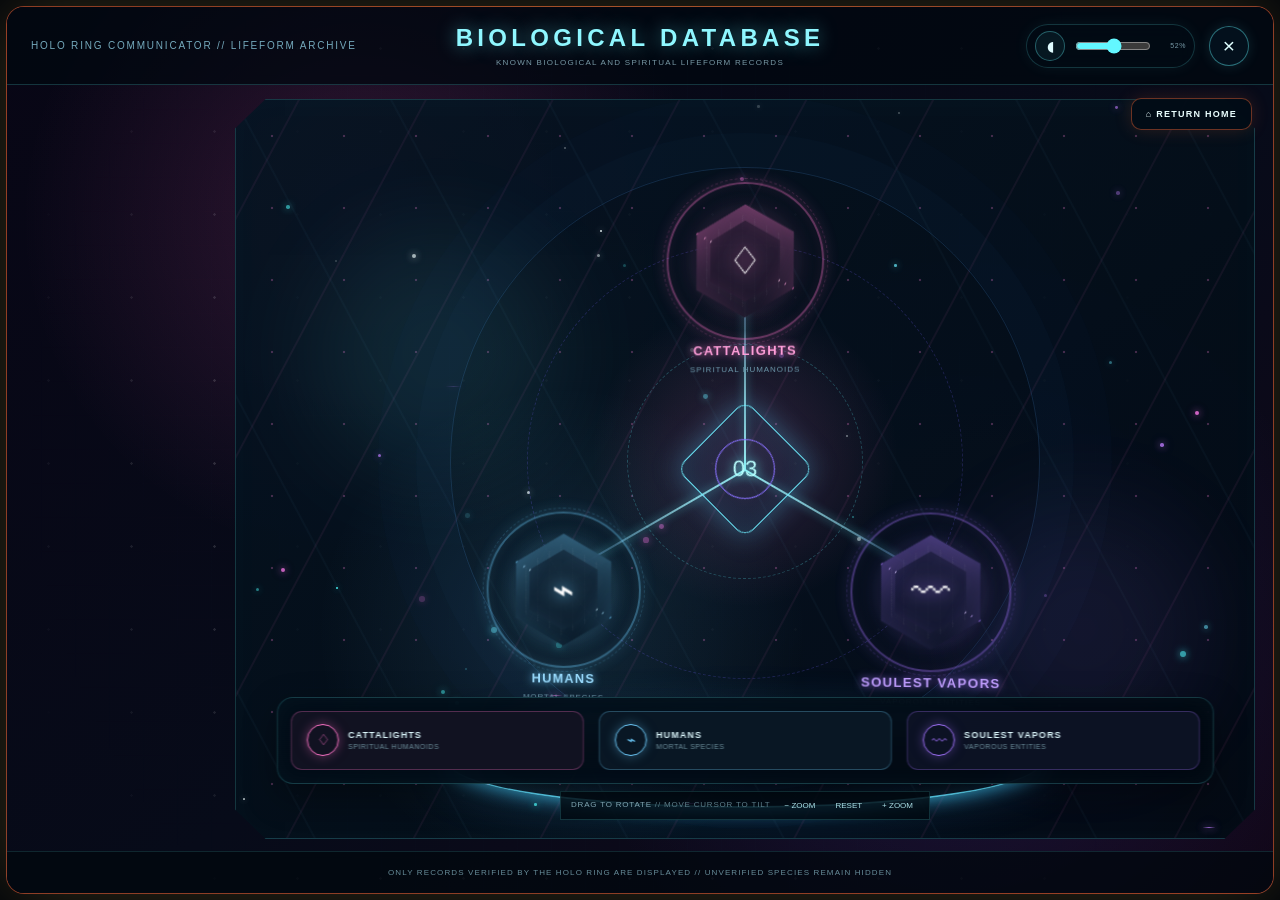
==== commit 3a14521b: "Add files via upload" ====
--- a/bio-database.html
+++ b/bio-database.html
@@ -1,614 +1,887 @@
 <!DOCTYPE html>
-
 <html lang="en">
 <head>
-<meta charset="utf-8"/>
-<meta content="width=device-width, initial-scale=1.0" name="viewport"/>
-<title>Holo Ring — Biological Database</title>
-<link href="assets/css/holo-ring.css" rel="stylesheet"/></head>
-<body data-entry="bio">
+<meta charset="UTF-8" />
+<meta name="viewport" content="width=device-width, initial-scale=1.0" />
+<title>Holo Ring Biological Database</title>
+
+
+
+
+
+
+
+
+
+
+
+
+
+
+
+
+
+
+
+
+
+
+
+
+
+
+
+
+
+
+
+
+
+
+
+
+
+
+
+
+
+
+
+
+
+
+
+
+
+
+
+
+
+
+
+
+
+
+
+
+  <link rel="stylesheet" href="assets/css/holo-ring.css">
+  <link rel="stylesheet" href="assets/css/multifile.css">
+</head>
+<body data-app="bio">
+
+
 <div class="holo-login" id="holoLogin">
-<div class="login-frame">
-<div class="login-heading">
-<h1>HOLO RING ACCESS</h1>
-<p>SECURE ERIDIUM COMMUNICATION NETWORK</p>
+  <div class="login-frame">
+    <div class="login-heading">
+      <h1>HOLO RING ACCESS</h1>
+      <p>SECURE ERIDIUM COMMUNICATION NETWORK</p>
+    </div>
+
+    <div class="login-field">
+      <label>USER IDENTIFICATION</label>
+      <input id="loginUser" value="AUTHORIZED OPERATOR" autocomplete="off">
+    </div>
+
+    <div class="login-field">
+      <label>PASSWORD / BIOMETRIC KEY</label>
+      <div class="password-wrap">
+        <input id="loginPassword" type="password" placeholder="CLICK TO INITIATE FACE SCAN" readonly>
+        <span class="face-scan-tag">FACE SCAN</span>
+      </div>
+    </div>
+
+    <div class="face-scan-box">
+      <div class="face-outline"></div>
+      <div class="scan-line"></div>
+      <div class="scan-status" id="faceScanStatus">AWAITING BIOMETRIC INPUT</div>
+    </div>
+
+    <div class="login-progress"><i id="loginProgressFill"></i></div>
+
+    <button class="login-submit" id="loginSubmit" disabled>ACCESS LOCKED</button>
+    <div class="login-note">FICTIONAL HOLOGRAPHIC FACE SCAN — NO CAMERA OR BIOMETRIC DATA IS USED</div>
+  </div>
 </div>
-<div class="login-field">
-<label>USER IDENTIFICATION</label>
-<input autocomplete="off" id="loginUser" value="AUTHORIZED OPERATOR"/>
+
+
+<div class="startup-overlay" id="welcomeOverlay">
+  <div class="startup-card">
+    <div class="startup-symbol"></div>
+    <h2>WELCOME BACK</h2>
+    <div class="welcome-user" id="welcomeOperator">AUTHORIZED OPERATOR</div>
+    <div class="welcome-meta">
+      LAST SYNCHRONIZATION<br>
+      <span id="welcomeTimestamp">TODAY</span><br><br>
+      SYSTEM STATUS // ALL NETWORKS ONLINE
+    </div>
+  </div>
 </div>
-<div class="login-field">
-<label>PASSWORD / BIOMETRIC KEY</label>
-<div class="password-wrap">
-<input id="loginPassword" placeholder="CLICK TO INITIATE FACE SCAN" readonly="" type="password"/>
-<span class="face-scan-tag">FACE SCAN</span>
+
+<div class="startup-overlay" id="statusOverlay">
+  <div class="startup-card">
+    <div class="startup-symbol"></div>
+    <h2>ERIDIUM LINK ESTABLISHED</h2>
+    <div class="system-lines">
+      <div class="system-line"><span>REALM NETWORK</span><b>ONLINE</b></div>
+      <div class="system-line"><span>COMMUNICATION MATRIX</span><b>ONLINE</b></div>
+      <div class="system-line"><span>CHARACTER DATABASE</span><b>ONLINE</b></div>
+      <div class="system-line"><span>ERiSU.EXE</span><b>READY</b></div>
+      <div class="system-line"><span>SECURITY CLEARANCE</span><b>VERIFIED</b></div>
+    </div>
+  </div>
 </div>
+
+<div class="holo-loader hidden" id="holoLoader">
+  <div class="loader-core">
+    <div class="loader-ring"></div>
+    <div class="loader-title">HOLO RING INITIALIZATION</div>
+    <div class="loader-sub">SYNCHRONIZING CHARACTER NETWORK</div>
+    <div class="loader-track"><div class="loader-fill" id="loaderFill"></div></div>
+    <div class="loader-percent" id="loaderPercent">0%</div>
+    <div class="loader-step" id="loaderStep">BOOTING CORE SYSTEMS</div>
+    <div class="loader-diagnostics" id="loaderDiagnostics">
+      <div class="loader-diagnostic" data-threshold="15"><i></i>ERIDIUM KERNEL</div>
+      <div class="loader-diagnostic" data-threshold="29"><i></i>HOLOGRAPHIC PROJECTOR</div>
+      <div class="loader-diagnostic" data-threshold="43"><i></i>CHARACTER DATABASE</div>
+      <div class="loader-diagnostic" data-threshold="57"><i></i>REALM NAVIGATOR</div>
+      <div class="loader-diagnostic" data-threshold="71"><i></i>COMMUNICATION MATRIX</div>
+      <div class="loader-diagnostic" data-threshold="84"><i></i>MESSAGE ARCHIVE</div>
+      <div class="loader-diagnostic" data-threshold="94"><i></i>ERiSU.EXE</div>
+      <div class="loader-diagnostic" data-threshold="100"><i></i>SECURITY CLEARANCE</div>
+    </div>
+    <div class="loader-wave"><i></i><i></i><i></i><i></i><i></i><i></i><i></i></div>
+    <div class="loader-tip" id="loaderTip">TIP // Realm Navigator can locate known allies across dimensional layers.</div>
+  </div>
 </div>
-<div class="face-scan-box">
-<div class="face-outline"></div>
-<div class="scan-line"></div>
-<div class="scan-status" id="faceScanStatus">AWAITING BIOMETRIC INPUT</div>
+
+<div class="shell" id="shell">
+  <div class="noise"></div>
+  <header class="topbar">
+    <div class="brand"><div class="ring-mini"></div><div><h1>HOLO RING</h1><small>COMMUNICATOR // TES NETWORK</small></div></div>
+    <div class="status"><span class="coord">VEX-NET • CHANNEL 07</span><div class="signal"><i></i><i></i><i></i><i></i></div><span id="clock">00:00</span></div>
+  </header>
+  <div class="main">
+    <aside class="sidebar">
+      <div class="search"><input id="search" placeholder="Search contacts..." /><span>⌕</span></div>
+      <div class="filters">
+        <button class="filter active" data-filter="All">ALL</button>
+        <button class="filter" data-filter="Soaring Lights">SOARING</button>
+        <button class="filter" data-filter="Whispering Shadows">SHADOWS</button>
+      </div>
+      <div class="contact-list" id="contacts"></div>
+    </aside>
+    <section class="viewport">
+
+      <section class="home-dashboard" id="homeDashboard" aria-label="Holo Ring home">
+        <div class="home-hero">
+          <div class="home-kicker">ERIDIUM NETWORK // COMMAND HOME</div>
+          <h2>WELCOME BACK, OPERATOR</h2>
+          <p>The Holo Ring is synchronized. Review network activity, open the Realm Navigator, or access Contacts to view character status and current location.</p>
+          <div class="home-actions">
+            <button type="button" id="homeOpenContacts">OPEN CONTACTS</button>
+            <button type="button" id="homeOpenMap">OPEN REALM MAP</button>
+            <button type="button" id="homeOpenBio">BIOLOGICAL DATABASE</button>
+            <button type="button" id="homeOpenScan">OPEN SCANNER</button>
+          </div>
+        </div>
+
+        <div class="home-grid">
+          <article class="home-card">
+            <div class="home-card-head"><span>NETWORK STATUS</span><b>ONLINE</b></div>
+            <div class="home-status-list">
+              <div><span>Realm Navigator</span><strong>READY</strong></div>
+              <div><span>Contact Tracking</span><strong>ACTIVE</strong></div>
+              <div><span>Message Matrix</span><strong>SECURE</strong></div>
+              <div><span>Archive Connection</span><strong>LINKED</strong></div>
+            </div>
+          </article>
+
+          <article class="home-card">
+            <div class="home-card-head"><span>REALM OVERVIEW</span><b>5 ACCESSIBLE</b></div>
+            <div class="home-realm-list">
+              <button type="button" data-home-realm="Seridinia Island"><i></i><span>Seridinia Island</span><small>STABLE</small></button>
+              <button type="button" data-home-realm="Rendoria Island"><i></i><span>Rendoria Island</span><small>DANGER</small></button>
+              <button type="button" data-home-realm="Vexlandia Realm"><i></i><span>Vexlandia Realm</span><small>MONITORED</small></button>
+              <button type="button" data-home-realm="Aeithorium Bastion"><i></i><span>Aeithorium Bastion</span><small>STABLE</small></button>
+              <button type="button" data-home-realm="Exaltara"><i></i><span>Exaltara</span><small>NO EXPLORERS</small></button>
+            </div>
+          </article>
+
+          <article class="home-card">
+            <div class="home-card-head"><span>CONTACT MATRIX</span><b id="homeContactCount">TRACKING</b></div>
+            <div class="home-contact-summary">
+              <div><strong>LIVE STATUS</strong><span>View each character’s activity, health, energy, realm, region, and coordinates.</span></div>
+              <button type="button" id="homeContactsShortcut">VIEW CHARACTER STATUS</button>
+            </div>
+          </article>
+
+          <article class="home-card home-alert-card">
+            <div class="home-card-head"><span>SECURITY NOTICE</span><b>EXALTARA</b></div>
+            <p>Character travel and exploration permissions for Exaltara are disabled. The realm archive remains viewable, but no character status or location will be assigned there.</p>
+          </article>
+        </div>
+      </section>
+      
+<section class="dedicated-scan-screen" id="dedicatedScanScreen" aria-label="Holo Ring scanner">
+  <div class="dedicated-scan-core">
+    <div class="dedicated-scan-ring"><div class="dedicated-scan-reticle">◎</div></div>
+    <div class="dedicated-scan-copy">
+      <div class="home-kicker">HOLO RING // LIFE-FORCE SCANNER</div>
+      <h2>SCANNER READY</h2>
+      <p id="dedicatedScanText">Select START SCAN to analyze the currently synchronized energy signature.</p>
+      <div class="dedicated-scan-meter"><i id="dedicatedScanFill"></i></div>
+      <button type="button" id="dedicatedScanStart">START SCAN</button>
+    </div>
+  </div>
+</section>
+      <div class="hologram">
+        <div class="scanline"></div>
+        <div class="ring-device"></div>
+        <div class="profile">
+          <div class="projection">
+            <div class="orbit"><i class="tick"></i><i class="tick"></i><i class="tick"></i><div class="big-avatar" id="bigAvatar">MS</div></div>
+          </div>
+          <div class="info">
+            <div class="eyebrow">Character archive // selected profile</div>
+            <h2 id="name">Mar Sunshine</h2>
+            <div class="faction" id="faction">SOARING LIGHTS</div><div class="profile-accent" id="profileAccent"></div>
+            <div class="grid">
+              <div class="data"><div class="label">Race</div><div class="value" id="race"></div></div>
+              <div class="data"><div class="label">Realm</div><div class="value" id="realm"></div></div>
+              <div class="data"><div class="label">Energy Signature</div><div class="value" id="energy"></div></div>
+              <div class="data"><div class="label">Connection</div><div class="value" id="connection">Secure • Stable</div></div>
+            </div>
+            
+            <div class="profile-live-strip">
+              <div class="profile-live-card">
+                <div class="profile-live-head"><strong>LIVE STATUS</strong><span id="liveUpdated">UPDATED NOW</span></div>
+                <div class="live-status-row">
+                  <span class="live-status-dot online" id="liveStatusDot"></span>
+                  <div>
+                    <div class="live-status-main" id="liveStatusText">ONLINE</div>
+                    <div class="live-status-sub" id="liveActivity">Exploring nearby terrain</div>
+                  </div>
+                </div>
+              </div>
+
+              <div class="profile-live-card">
+                <div class="profile-live-head"><strong>CURRENT LOCATION</strong><span>LIVE TRACKING</span></div>
+                <div class="live-location-main" id="currentRealm">Seridinia Island</div>
+                <div class="live-location-sub" id="currentRegion">Sunflower Village</div>
+                <div class="live-location-meta"><span id="currentCoords">A-14</span> • <span id="currentLayer">HALO-01</span></div>
+              </div>
+
+              <div class="profile-live-card">
+                <div class="profile-live-head"><strong>ENERGY SIGNATURE</strong><span id="energyTypeLive">SPIRITUAL ENERGY</span></div>
+                <div class="live-mini-metric">
+                  <div class="live-mini-row"><span>Frequency</span><span id="energyFrequencyValue">92%</span></div>
+                  <div class="live-mini-bar"><div class="live-mini-fill" id="energyFrequencyBar"></div></div>
+                </div>
+                <div class="live-mini-metric">
+                  <div class="live-mini-row"><span>Stability</span><span id="energyStabilityValue">87%</span></div>
+                  <div class="live-mini-bar"><div class="live-mini-fill" id="energyStabilityBar"></div></div>
+                </div>
+                <div class="live-wave">
+                  <i style="height:25%"></i><i style="height:55%"></i><i style="height:85%"></i><i style="height:40%"></i>
+                  <i style="height:70%"></i><i style="height:95%"></i><i style="height:45%"></i><i style="height:75%"></i>
+                </div>
+              </div>
+
+              <div class="profile-live-card">
+                <div class="profile-live-head"><strong>HEALTH MONITOR</strong><span>BIOMETRIC</span></div>
+                <div class="live-mini-metric">
+                  <div class="live-mini-row"><span>Health</span><span id="healthValue">98%</span></div>
+                  <div class="live-mini-bar"><div class="live-mini-fill" id="healthBar"></div></div>
+                </div>
+                <div class="live-mini-metric">
+                  <div class="live-mini-row"><span>Energy</span><span id="manaValue">86%</span></div>
+                  <div class="live-mini-bar"><div class="live-mini-fill" id="manaBar"></div></div>
+                </div>
+                <div class="live-mini-metric">
+                  <div class="live-mini-row"><span>Stamina</span><span id="staminaValue">79%</span></div>
+                  <div class="live-mini-bar"><div class="live-mini-fill" id="staminaBar"></div></div>
+                </div>
+                <div class="live-mini-metric">
+                  <div class="live-mini-row"><span>Stress</span><span id="stressValue">14%</span></div>
+                  <div class="live-mini-bar"><div class="live-mini-fill" id="stressBar"></div></div>
+                </div>
+              </div>
+            </div>
+
+
+            <div class="rosie-sanctum-card" id="rosieSanctumCard">
+              <div class="rosie-sanctum-lore">
+                <div class="rosie-sanctum-art" aria-hidden="true"></div>
+                <div>
+                  <strong>ERIDIUM SANCTUM // INTERNAL DREAM REALM</strong>
+                  <p>Rosie resides inside Mar and cannot explore physical realms independently. Her live status mirrors Mar through their Eclipse Host bond, while her location remains inside the Eridium Sanctum.</p>
+                  <div class="rosie-location-tags">
+                    <span>MEMORY HEART CHAMBER</span><span>ROSIE'S CHAMBERS</span><span>MIRROR GATEWAY</span><span>CHECKERBOARD EXPANSE</span><span>ROSE-PETAL PILLARS</span><span>ERIDIUM CRYSTAL MOUNTAIN</span>
+                  </div>
+                </div>
+              </div>
+              <div class="rosie-sanctum-head"><strong><span class="sanctum-pulse"></span>ERIDIUM SANCTUM STATUS</strong><span>HOST: MAR SUNSHINE</span></div>
+              <div class="sanctum-grid">
+                <div class="sanctum-cell"><b>GATEWAY</b><span id="sanctumGateway">ANCHORED</span></div>
+                <div class="sanctum-cell"><b>MIRROR</b><span id="sanctumMirror">AVAILABLE BY PERMISSION</span></div>
+                <div class="sanctum-cell"><b>MEMORY HEART</b><span id="sanctumMemory">STABLE</span></div>
+                <div class="sanctum-cell"><b>MAR POV</b><span id="sanctumPov">ACTIVE</span></div>
+                <div class="sanctum-cell"><b>HOST BOND</b><span id="sanctumBond">ECLIPSE HOST LINK</span></div>
+              </div>
+            </div>
+
+            <div class="contact-communication-actions" id="contactCommunicationActions">
+              <div class="contact-action-heading"><span>COMMUNICATION CHANNEL</span><small>SELECTED CONTACT</small></div>
+              <div class="contact-action-buttons">
+                <button class="tool contact-action-button" type="button" data-action="VOICE">◖ <span>CALL CONTACT</span></button>
+                <button class="tool contact-action-button" type="button" data-action="MESSAGE">✦ <span>OPEN MESSAGES</span></button>
+              </div>
+            </div>
+
+            <div class="message-panel">
+              <div class="message-head"><span>LATEST TRANSMISSION</span><span id="stamp">JUST NOW</span></div>
+              <div class="message-body typing" id="message">Holo profile synchronized. Tap a command below to begin communication.</div>
+            </div>
+          </div>
+        </div>
+      </div>
+      <nav class="toolbar">
+        <button class="tool active" id="homePageButton" data-action="HOME">⌂<span>HOME</span></button>
+        <button class="tool" id="contactsPageButton" data-action="CONTACTS">◉<span>CONTACTS</span></button>
+        <button class="tool" data-action="MAP">⌖<span>MAP</span></button>
+        <button class="tool" id="bioDatabaseButton" data-action="BIOLOGY">⬡<span>BIO DATABASE</span></button>
+        <button class="tool" data-action="SCAN">◎<span>SCAN</span></button>
+      </nav>
+    </section>
+  </div>
+
+
+  <section class="bio-db" id="biologicalDatabase" data-active="cattalights" aria-label="Biological Database">
+    <header class="bio-head">
+      <div class="bio-brand">HOLO RING COMMUNICATOR // LIFEFORM ARCHIVE</div>
+      <div class="bio-title"><h2>BIOLOGICAL DATABASE</h2><p>KNOWN BIOLOGICAL AND SPIRITUAL LIFEFORM RECORDS</p></div>
+      <button class="bio-close" id="bioClose" aria-label="Close Biological Database">×</button>
+    </header>
+    <div class="bio-layout">
+      <aside class="bio-scan">
+        <div class="bio-panel-kicker">DATABASE STATUS</div><h3>SCANNING...</h3>
+        <div class="scan-row"><i>›</i><span>Species Identified</span><b>✓</b></div>
+        <div class="scan-row"><i>›</i><span>Biological Signature Confirmed</span><b>✓</b></div>
+        <div class="scan-row"><i>›</i><span>Spiritual Energy Analysis</span><b>✓</b></div>
+        <div class="scan-row"><i>›</i><span>Database Entry Loaded</span><b>✓</b></div>
+        <div class="bio-count"><div><span>KNOWN SPECIES</span><strong>03</strong><span>VERIFIED RECORDS</span></div></div>
+      </aside>
+      <main class="bio-stage-panel">
+        <div class="bio-space"></div><div class="bio-orbits"></div>
+        <div class="bio-poly-wrap" id="bioPolyWrap" title="Drag to rotate">
+          <div class="bio-poly" id="bioPoly">
+            <i class="bio-link a"></i><i class="bio-link b"></i><i class="bio-link c"></i><div class="bio-core"></div>
+            <button class="bio-node active" data-species="cattalights" style="--sc:#ff75c8"><span class="bio-gem"><span class="bio-symbol">♢</span></span><strong>CATTALIGHTS</strong><small>SPIRITUAL HUMANOIDS</small></button>
+            <button class="bio-node" data-species="humans" style="--sc:#70cfff"><span class="bio-gem"><span class="bio-symbol">⌁</span></span><strong>HUMANS</strong><small>MORTAL SPECIES</small></button>
+            <button class="bio-node" data-species="vapors" style="--sc:#a575ff"><span class="bio-gem"><span class="bio-symbol">〰</span></span><strong>SOULEST VAPORS</strong><small>VAPOROUS ENTITIES</small></button>
+          </div>
+        </div>
+        <div class="bio-controls"><span>DRAG TO ROTATE</span><button id="bioZoomOut">− ZOOM</button><button id="bioReset">RESET</button><button id="bioZoomIn">+ ZOOM</button></div>
+      </main>
+      <aside class="bio-dossier">
+        <div class="bio-dossier-head"><div><div class="bio-panel-kicker">SELECTED SPECIES</div><h3 id="bioName">CATTALIGHTS</h3><div class="bio-class" id="bioClass">CLASSIFICATION // SPIRITUAL HUMANOID LIFEFORM</div></div><div class="bio-emblem" id="bioEmblem">♢</div></div>
+        <div class="bio-tabs"><button class="bio-tab active" data-bio-tab="overview">OVERVIEW</button><button class="bio-tab" data-bio-tab="biology">BIOLOGY</button><button class="bio-tab" data-bio-tab="spiritual">SPIRITUAL SYSTEM</button><button class="bio-tab bio-variants-tab" data-bio-tab="variants">KNOWN VARIANTS</button></div>
+        <div class="bio-summary" id="bioSummary"></div><div class="bio-facts" id="bioFacts"></div>
+      </aside>
+    </div>
+    <footer class="bio-log">ONLY RECORDS VERIFIED BY THE HOLO RING ARE DISPLAYED // UNVERIFIED SPECIES REMAIN HIDDEN</footer>
+  </section>
+
+  <div class="realm-map" id="realmMap">
+    <div class="map-header">
+      <div class="map-title"><b>DIMENSIONAL REALM NAVIGATOR</b><small>HOLO RING STAR-CHART // THREE REALMS DETECTED</small></div>
+      <button class="map-close" id="mapClose">×</button>
+    </div>
+    <div class="map-stage" id="mapStage">
+<div class="reactive-light-field" id="reactiveLightField" aria-hidden="true">
+  <span class="light-orb orb-cyan" style="--x:2%;--y:14%;--s:4px;animation-delay:0.0s"></span>
+  <span class="light-orb orb-violet" style="--x:6%;--y:67%;--s:5px;animation-delay:-0.31s"></span>
+  <span class="light-orb orb-gold" style="--x:12%;--y:29%;--s:4px;animation-delay:-0.62s"></span>
+  <span class="light-orb orb-pink" style="--x:18%;--y:91%;--s:6px;animation-delay:-0.9299999999999999s"></span>
+  <span class="light-orb orb-blue" style="--x:23%;--y:43%;--s:5px;animation-delay:-1.24s"></span>
+  <span class="light-orb orb-cyan" style="--x:29%;--y:7%;--s:4px;animation-delay:-1.55s"></span>
+  <span class="light-orb orb-violet" style="--x:35%;--y:66%;--s:6px;animation-delay:-1.8599999999999999s"></span>
+  <span class="light-orb orb-gold" style="--x:42%;--y:84%;--s:5px;animation-delay:-2.17s"></span>
+  <span class="light-orb orb-pink" style="--x:46%;--y:18%;--s:4px;animation-delay:-2.48s"></span>
+  <span class="light-orb orb-blue" style="--x:51%;--y:52%;--s:6px;animation-delay:0.0s"></span>
+  <span class="light-orb orb-cyan" style="--x:58%;--y:95%;--s:5px;animation-delay:-0.31s"></span>
+  <span class="light-orb orb-violet" style="--x:63%;--y:23%;--s:4px;animation-delay:-0.62s"></span>
+  <span class="light-orb orb-gold" style="--x:69%;--y:73%;--s:6px;animation-delay:-0.9299999999999999s"></span>
+  <span class="light-orb orb-pink" style="--x:75%;--y:11%;--s:5px;animation-delay:-1.24s"></span>
+  <span class="light-orb orb-blue" style="--x:81%;--y:48%;--s:4px;animation-delay:-1.55s"></span>
+  <span class="light-orb orb-cyan" style="--x:86%;--y:89%;--s:6px;animation-delay:-1.8599999999999999s"></span>
+  <span class="light-orb orb-violet" style="--x:92%;--y:27%;--s:5px;animation-delay:-2.17s"></span>
+  <span class="light-orb orb-gold" style="--x:97%;--y:64%;--s:4px;animation-delay:-2.48s"></span>
+  <span class="light-orb orb-pink" style="--x:8%;--y:82%;--s:5px;animation-delay:0.0s"></span>
+  <span class="light-orb orb-blue" style="--x:16%;--y:55%;--s:4px;animation-delay:-0.31s"></span>
+  <span class="light-orb orb-cyan" style="--x:26%;--y:96%;--s:5px;animation-delay:-0.62s"></span>
+  <span class="light-orb orb-violet" style="--x:38%;--y:36%;--s:4px;animation-delay:-0.9299999999999999s"></span>
+  <span class="light-orb orb-gold" style="--x:49%;--y:76%;--s:5px;animation-delay:-1.24s"></span>
+  <span class="light-orb orb-pink" style="--x:60%;--y:13%;--s:4px;animation-delay:-1.55s"></span>
+  <span class="light-orb orb-blue" style="--x:72%;--y:57%;--s:5px;animation-delay:-1.8599999999999999s"></span>
+  <span class="light-orb orb-cyan" style="--x:84%;--y:6%;--s:4px;animation-delay:-2.17s"></span>
+  <span class="light-orb orb-violet" style="--x:95%;--y:41%;--s:5px;animation-delay:-2.48s"></span>
+  <span class="light-orb orb-cyan" style="--x:8%;--y:18%;--s:7px;--d:0.7"></span>
+  <span class="light-orb orb-violet" style="--x:17%;--y:63%;--s:5px;--d:1.1"></span>
+  <span class="light-orb orb-gold" style="--x:28%;--y:34%;--s:6px;--d:0.85"></span>
+  <span class="light-orb orb-pink" style="--x:39%;--y:78%;--s:4px;--d:1.25"></span>
+  <span class="light-orb orb-blue" style="--x:48%;--y:14%;--s:8px;--d:0.65"></span>
+  <span class="light-orb orb-cyan" style="--x:58%;--y:54%;--s:5px;--d:1.05"></span>
+  <span class="light-orb orb-violet" style="--x:67%;--y:26%;--s:7px;--d:0.78"></span>
+  <span class="light-orb orb-gold" style="--x:78%;--y:72%;--s:5px;--d:1.18"></span>
+  <span class="light-orb orb-pink" style="--x:88%;--y:42%;--s:6px;--d:0.9"></span>
+  <span class="light-orb orb-blue" style="--x:93%;--y:16%;--s:4px;--d:1.3"></span>
+  <span class="light-orb orb-cyan" style="--x:14%;--y:87%;--s:5px;--d:1.12"></span>
+  <span class="light-orb orb-violet" style="--x:33%;--y:11%;--s:4px;--d:1.34"></span>
+  <span class="light-orb orb-gold" style="--x:62%;--y:87%;--s:6px;--d:0.82"></span>
+  <span class="light-orb orb-pink" style="--x:83%;--y:9%;--s:5px;--d:1.06"></span>
 </div>
-<div class="login-progress"><i id="loginProgressFill"></i></div>
-<button class="login-submit" disabled="" id="loginSubmit">ACCESS LOCKED</button>
-<div class="login-note">FICTIONAL HOLOGRAPHIC FACE SCAN — NO CAMERA OR BIOMETRIC DATA IS USED</div>
+
+      <div class="star-chart" id="starChart">
+
+        <div class="ambient-field" id="ambientField">
+          <i class="ambient-dot small" style="left:14%;top:18%;--ad:#63f7ff"></i>
+          <i class="ambient-dot" style="left:28%;top:12%;--ad:#ff7ad9"></i>
+          <i class="ambient-dot large" style="left:72%;top:13%;--ad:#ffd66a"></i>
+          <i class="ambient-dot small" style="left:87%;top:23%;--ad:#7dff9a"></i>
+          <i class="ambient-dot" style="left:10%;top:48%;--ad:#ff6f6f"></i>
+          <i class="ambient-dot small" style="left:34%;top:40%;--ad:#58a6ff"></i>
+          <i class="ambient-dot" style="left:63%;top:37%;--ad:#b084ff"></i>
+          <i class="ambient-dot small" style="left:92%;top:50%;--ad:#ff9f5a"></i>
+          <i class="ambient-dot large" style="left:17%;top:83%;--ad:#45f0d1"></i>
+          <i class="ambient-dot small" style="left:39%;top:88%;--ad:#ff8ad8"></i>
+          <i class="ambient-dot" style="left:59%;top:84%;--ad:#6ec8ff"></i>
+          <i class="ambient-dot small" style="left:86%;top:86%;--ad:#d68cff"></i>
+          <i class="ambient-dot small" style="left:46%;top:26%;--ad:#fff06a"></i>
+          <i class="ambient-dot" style="left:77%;top:47%;--ad:#59ffb3"></i>
+          <i class="ambient-dot small" style="left:29%;top:72%;--ad:#9b8cff"></i>
+          <i class="ambient-dot" style="left:68%;top:73%;--ad:#ff6fb0"></i>
+        </div>
+
+        <div class="chart-ring"></div><div class="chart-ring r2"></div><div class="chart-ring r3"></div>
+        <div class="chart-axis"></div><div class="chart-axis a2"></div><div class="chart-axis a3"></div>
+
+        <div class="realm-holo-preview" id="realmHoloPreview">
+          <div class="realm-holo-ring"></div>
+          <div class="realm-holo-label" id="realmHoloLabel">REALM HOLOGRAM</div>
+        </div>
+
+        
+        <div class="reference-realm-hud" aria-hidden="true">
+          <div class="hud-orbit orbit-a"></div>
+          <div class="hud-orbit orbit-b"></div>
+          <div class="hud-orbit orbit-c"></div>
+          <div class="hud-orbit orbit-d"></div>
+          <div class="hud-grid-lines"></div>
+          <div class="hud-triangle"></div>
+          <div class="hud-beam beam-top"></div>
+          <div class="hud-beam beam-left"></div>
+          <div class="hud-beam beam-right"></div>
+          <div class="hud-core">
+            <div class="hud-core-ring ring-1"></div>
+            <div class="hud-core-ring ring-2"></div>
+            <div class="hud-core-ring ring-3"></div>
+            <div class="hud-core-glyph"></div>
+          </div>
+          <span class="hud-chevron chevron-left">◇</span>
+          <span class="hud-chevron chevron-right">◇</span>
+          <span class="hud-chevron chevron-bottom">◇</span>
+        </div>
+
+        
+        <div class="original-map-circle" aria-hidden="true"></div>
+        <div class="original-map-symbol" aria-hidden="true"></div>
+        <div class="original-hologram" id="originalHologram">
+          <div class="original-hologram-ring"></div>
+          <div class="original-hologram-image"></div>
+          <div class="original-hologram-label" id="originalHologramLabel">REALM HOLOGRAM</div>
+        </div>
+
+        <svg class="realm-paths" viewBox="0 0 100 100">
+          <line x1="50" y1="19" x2="23" y2="67"></line>
+          <line x1="23" y1="67" x2="78" y2="70"></line>
+          <line x1="78" y1="70" x2="50" y2="19"></line>
+        </svg>
+        
+        <div class="radial-hub" aria-hidden="true">
+          <div class="radial-core"></div>
+          <div class="radial-link one"></div>
+          <div class="radial-link two"></div>
+          <div class="radial-link three"></div>
+        </div>
+
+        <button class="realm-node selected" style="left:50%;top:19%;--node:#ffd66a" data-realm="Seridinia Island">
+          <span class="dot"><span class="node-realm-image"></span></span><span class="nlabel">SERIDINIA ISLAND</span><span class="layer">HALO LAYER</span>
+        </button>
+        <button class="realm-node danger" style="left:23%;top:67%;--node:#a96cff" data-realm="Rendoria Island">
+          <span class="dot"><span class="node-realm-image"></span></span><span class="nlabel">RENDORIA ISLAND</span><span class="layer">SHROUD LAYER</span>
+        </button>
+        <button class="realm-node unstable" style="left:78%;top:70%;--node:#46bfff" data-realm="Vexlandia Realm">
+          <span class="dot"><span class="node-realm-image"></span></span><span class="nlabel">VEXLANDIA REALM</span><span class="layer">MATERIAL LAYER</span>
+        </button>
+        <div class="map-sector sector-one-restored" aria-hidden="true">
+          <div class="map-sector-label">SECTOR 1</div><div class="sector-node-orbit"></div><div class="sector-symbol"></div>
+        </div>
+        <div class="map-sector sector-two-restored" aria-hidden="true">
+          <div class="map-sector-label">SECTOR 2</div><div class="sector-node-orbit"></div><div class="sector-symbol"></div>
+        </div>
+        <div class="map-sector sector-three-restored" aria-hidden="true">
+          <div class="map-sector-label">SECTOR 3</div><div class="sector-node-orbit"></div><div class="sector-symbol"></div>
+        </div>
+        <div class="map-sector sector-four-restored" aria-hidden="true">
+          <div class="map-sector-label">SECTOR 4</div><div class="sector-node-orbit"></div><div class="sector-symbol"></div>
+        </div>
+
+        <button class="realm-node" style="--node:#8a7cff;--node-image:url('[data-uri]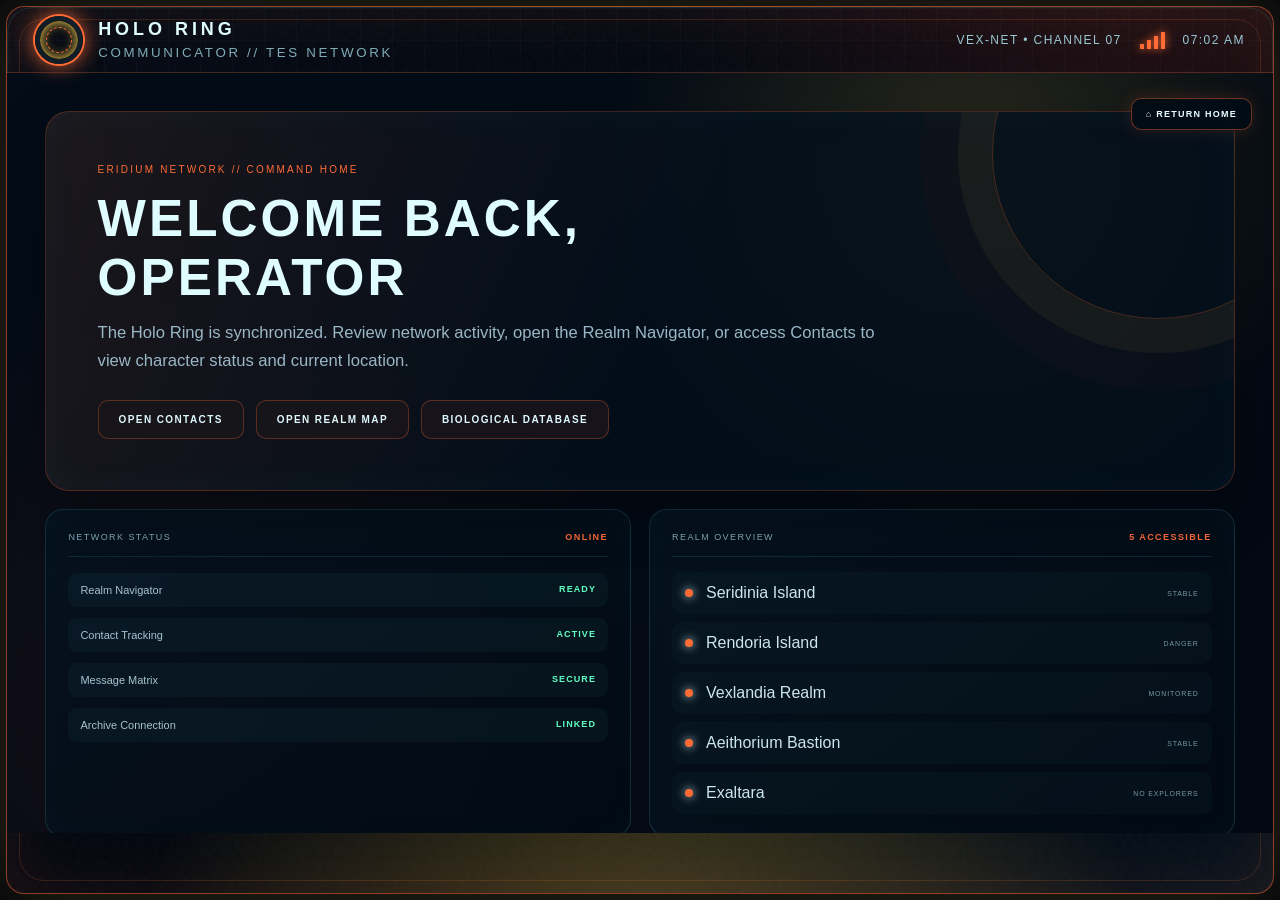
==== commit bbb2f7bc: "Add files via upload" ====
--- a/bio-database.html
+++ b/bio-database.html
@@ -1,887 +1,551 @@
 <!DOCTYPE html>
+
 <html lang="en">
 <head>
-<meta charset="UTF-8" />
-<meta name="viewport" content="width=device-width, initial-scale=1.0" />
-<title>Holo Ring Biological Database</title>
+<meta charset="utf-8"/>
+<meta content="width=device-width, initial-scale=1.0" name="viewport"/>
+<title>Holo Ring Communicator</title>
+<link href="assets/css/holo-ring.css" rel="stylesheet"/><link href="assets/css/multifile.css" rel="stylesheet"/></head>
+<body class="holo-ready" data-app="bio-database">
 
 
 
 
-
-
-
-
-
-
-
-
-
-
-
-
-
-
-
-
-
-
-
-
-
-
-
-
-
-
-
-
-
-
-
-
-
-
-
-
-
-
-
-
-
-
-
-
-
-
-
-
-
-
-
-
-
-
-
-
-  <link rel="stylesheet" href="assets/css/holo-ring.css">
-  <link rel="stylesheet" href="assets/css/multifile.css">
-</head>
-<body data-app="bio">
-
-
-<div class="holo-login" id="holoLogin">
-  <div class="login-frame">
-    <div class="login-heading">
-      <h1>HOLO RING ACCESS</h1>
-      <p>SECURE ERIDIUM COMMUNICATION NETWORK</p>
-    </div>
-
-    <div class="login-field">
-      <label>USER IDENTIFICATION</label>
-      <input id="loginUser" value="AUTHORIZED OPERATOR" autocomplete="off">
-    </div>
-
-    <div class="login-field">
-      <label>PASSWORD / BIOMETRIC KEY</label>
-      <div class="password-wrap">
-        <input id="loginPassword" type="password" placeholder="CLICK TO INITIATE FACE SCAN" readonly>
-        <span class="face-scan-tag">FACE SCAN</span>
-      </div>
-    </div>
-
-    <div class="face-scan-box">
-      <div class="face-outline"></div>
-      <div class="scan-line"></div>
-      <div class="scan-status" id="faceScanStatus">AWAITING BIOMETRIC INPUT</div>
-    </div>
-
-    <div class="login-progress"><i id="loginProgressFill"></i></div>
-
-    <button class="login-submit" id="loginSubmit" disabled>ACCESS LOCKED</button>
-    <div class="login-note">FICTIONAL HOLOGRAPHIC FACE SCAN — NO CAMERA OR BIOMETRIC DATA IS USED</div>
-  </div>
-</div>
-
-
-<div class="startup-overlay" id="welcomeOverlay">
-  <div class="startup-card">
-    <div class="startup-symbol"></div>
-    <h2>WELCOME BACK</h2>
-    <div class="welcome-user" id="welcomeOperator">AUTHORIZED OPERATOR</div>
-    <div class="welcome-meta">
-      LAST SYNCHRONIZATION<br>
-      <span id="welcomeTimestamp">TODAY</span><br><br>
-      SYSTEM STATUS // ALL NETWORKS ONLINE
-    </div>
-  </div>
-</div>
-
-<div class="startup-overlay" id="statusOverlay">
-  <div class="startup-card">
-    <div class="startup-symbol"></div>
-    <h2>ERIDIUM LINK ESTABLISHED</h2>
-    <div class="system-lines">
-      <div class="system-line"><span>REALM NETWORK</span><b>ONLINE</b></div>
-      <div class="system-line"><span>COMMUNICATION MATRIX</span><b>ONLINE</b></div>
-      <div class="system-line"><span>CHARACTER DATABASE</span><b>ONLINE</b></div>
-      <div class="system-line"><span>ERiSU.EXE</span><b>READY</b></div>
-      <div class="system-line"><span>SECURITY CLEARANCE</span><b>VERIFIED</b></div>
-    </div>
-  </div>
-</div>
-
-<div class="holo-loader hidden" id="holoLoader">
-  <div class="loader-core">
-    <div class="loader-ring"></div>
-    <div class="loader-title">HOLO RING INITIALIZATION</div>
-    <div class="loader-sub">SYNCHRONIZING CHARACTER NETWORK</div>
-    <div class="loader-track"><div class="loader-fill" id="loaderFill"></div></div>
-    <div class="loader-percent" id="loaderPercent">0%</div>
-    <div class="loader-step" id="loaderStep">BOOTING CORE SYSTEMS</div>
-    <div class="loader-diagnostics" id="loaderDiagnostics">
-      <div class="loader-diagnostic" data-threshold="15"><i></i>ERIDIUM KERNEL</div>
-      <div class="loader-diagnostic" data-threshold="29"><i></i>HOLOGRAPHIC PROJECTOR</div>
-      <div class="loader-diagnostic" data-threshold="43"><i></i>CHARACTER DATABASE</div>
-      <div class="loader-diagnostic" data-threshold="57"><i></i>REALM NAVIGATOR</div>
-      <div class="loader-diagnostic" data-threshold="71"><i></i>COMMUNICATION MATRIX</div>
-      <div class="loader-diagnostic" data-threshold="84"><i></i>MESSAGE ARCHIVE</div>
-      <div class="loader-diagnostic" data-threshold="94"><i></i>ERiSU.EXE</div>
-      <div class="loader-diagnostic" data-threshold="100"><i></i>SECURITY CLEARANCE</div>
-    </div>
-    <div class="loader-wave"><i></i><i></i><i></i><i></i><i></i><i></i><i></i></div>
-    <div class="loader-tip" id="loaderTip">TIP // Realm Navigator can locate known allies across dimensional layers.</div>
-  </div>
-</div>
-
 <div class="shell" id="shell">
-  <div class="noise"></div>
-  <header class="topbar">
-    <div class="brand"><div class="ring-mini"></div><div><h1>HOLO RING</h1><small>COMMUNICATOR // TES NETWORK</small></div></div>
-    <div class="status"><span class="coord">VEX-NET • CHANNEL 07</span><div class="signal"><i></i><i></i><i></i><i></i></div><span id="clock">00:00</span></div>
-  </header>
-  <div class="main">
-    <aside class="sidebar">
-      <div class="search"><input id="search" placeholder="Search contacts..." /><span>⌕</span></div>
-      <div class="filters">
-        <button class="filter active" data-filter="All">ALL</button>
-        <button class="filter" data-filter="Soaring Lights">SOARING</button>
-        <button class="filter" data-filter="Whispering Shadows">SHADOWS</button>
-      </div>
-      <div class="contact-list" id="contacts"></div>
-    </aside>
-    <section class="viewport">
-
-      <section class="home-dashboard" id="homeDashboard" aria-label="Holo Ring home">
-        <div class="home-hero">
-          <div class="home-kicker">ERIDIUM NETWORK // COMMAND HOME</div>
-          <h2>WELCOME BACK, OPERATOR</h2>
-          <p>The Holo Ring is synchronized. Review network activity, open the Realm Navigator, or access Contacts to view character status and current location.</p>
-          <div class="home-actions">
-            <button type="button" id="homeOpenContacts">OPEN CONTACTS</button>
-            <button type="button" id="homeOpenMap">OPEN REALM MAP</button>
-            <button type="button" id="homeOpenBio">BIOLOGICAL DATABASE</button>
-            <button type="button" id="homeOpenScan">OPEN SCANNER</button>
-          </div>
-        </div>
-
-        <div class="home-grid">
-          <article class="home-card">
-            <div class="home-card-head"><span>NETWORK STATUS</span><b>ONLINE</b></div>
-            <div class="home-status-list">
-              <div><span>Realm Navigator</span><strong>READY</strong></div>
-              <div><span>Contact Tracking</span><strong>ACTIVE</strong></div>
-              <div><span>Message Matrix</span><strong>SECURE</strong></div>
-              <div><span>Archive Connection</span><strong>LINKED</strong></div>
-            </div>
-          </article>
-
-          <article class="home-card">
-            <div class="home-card-head"><span>REALM OVERVIEW</span><b>5 ACCESSIBLE</b></div>
-            <div class="home-realm-list">
-              <button type="button" data-home-realm="Seridinia Island"><i></i><span>Seridinia Island</span><small>STABLE</small></button>
-              <button type="button" data-home-realm="Rendoria Island"><i></i><span>Rendoria Island</span><small>DANGER</small></button>
-              <button type="button" data-home-realm="Vexlandia Realm"><i></i><span>Vexlandia Realm</span><small>MONITORED</small></button>
-              <button type="button" data-home-realm="Aeithorium Bastion"><i></i><span>Aeithorium Bastion</span><small>STABLE</small></button>
-              <button type="button" data-home-realm="Exaltara"><i></i><span>Exaltara</span><small>NO EXPLORERS</small></button>
-            </div>
-          </article>
-
-          <article class="home-card">
-            <div class="home-card-head"><span>CONTACT MATRIX</span><b id="homeContactCount">TRACKING</b></div>
-            <div class="home-contact-summary">
-              <div><strong>LIVE STATUS</strong><span>View each character’s activity, health, energy, realm, region, and coordinates.</span></div>
-              <button type="button" id="homeContactsShortcut">VIEW CHARACTER STATUS</button>
-            </div>
-          </article>
-
-          <article class="home-card home-alert-card">
-            <div class="home-card-head"><span>SECURITY NOTICE</span><b>EXALTARA</b></div>
-            <p>Character travel and exploration permissions for Exaltara are disabled. The realm archive remains viewable, but no character status or location will be assigned there.</p>
-          </article>
-        </div>
-      </section>
-      
-<section class="dedicated-scan-screen" id="dedicatedScanScreen" aria-label="Holo Ring scanner">
-  <div class="dedicated-scan-core">
-    <div class="dedicated-scan-ring"><div class="dedicated-scan-reticle">◎</div></div>
-    <div class="dedicated-scan-copy">
-      <div class="home-kicker">HOLO RING // LIFE-FORCE SCANNER</div>
-      <h2>SCANNER READY</h2>
-      <p id="dedicatedScanText">Select START SCAN to analyze the currently synchronized energy signature.</p>
-      <div class="dedicated-scan-meter"><i id="dedicatedScanFill"></i></div>
-      <button type="button" id="dedicatedScanStart">START SCAN</button>
-    </div>
-  </div>
-</section>
-      <div class="hologram">
-        <div class="scanline"></div>
-        <div class="ring-device"></div>
-        <div class="profile">
-          <div class="projection">
-            <div class="orbit"><i class="tick"></i><i class="tick"></i><i class="tick"></i><div class="big-avatar" id="bigAvatar">MS</div></div>
-          </div>
-          <div class="info">
-            <div class="eyebrow">Character archive // selected profile</div>
-            <h2 id="name">Mar Sunshine</h2>
-            <div class="faction" id="faction">SOARING LIGHTS</div><div class="profile-accent" id="profileAccent"></div>
-            <div class="grid">
-              <div class="data"><div class="label">Race</div><div class="value" id="race"></div></div>
-              <div class="data"><div class="label">Realm</div><div class="value" id="realm"></div></div>
-              <div class="data"><div class="label">Energy Signature</div><div class="value" id="energy"></div></div>
-              <div class="data"><div class="label">Connection</div><div class="value" id="connection">Secure • Stable</div></div>
-            </div>
-            
-            <div class="profile-live-strip">
-              <div class="profile-live-card">
-                <div class="profile-live-head"><strong>LIVE STATUS</strong><span id="liveUpdated">UPDATED NOW</span></div>
-                <div class="live-status-row">
-                  <span class="live-status-dot online" id="liveStatusDot"></span>
-                  <div>
-                    <div class="live-status-main" id="liveStatusText">ONLINE</div>
-                    <div class="live-status-sub" id="liveActivity">Exploring nearby terrain</div>
-                  </div>
-                </div>
-              </div>
-
-              <div class="profile-live-card">
-                <div class="profile-live-head"><strong>CURRENT LOCATION</strong><span>LIVE TRACKING</span></div>
-                <div class="live-location-main" id="currentRealm">Seridinia Island</div>
-                <div class="live-location-sub" id="currentRegion">Sunflower Village</div>
-                <div class="live-location-meta"><span id="currentCoords">A-14</span> • <span id="currentLayer">HALO-01</span></div>
-              </div>
-
-              <div class="profile-live-card">
-                <div class="profile-live-head"><strong>ENERGY SIGNATURE</strong><span id="energyTypeLive">SPIRITUAL ENERGY</span></div>
-                <div class="live-mini-metric">
-                  <div class="live-mini-row"><span>Frequency</span><span id="energyFrequencyValue">92%</span></div>
-                  <div class="live-mini-bar"><div class="live-mini-fill" id="energyFrequencyBar"></div></div>
-                </div>
-                <div class="live-mini-metric">
-                  <div class="live-mini-row"><span>Stability</span><span id="energyStabilityValue">87%</span></div>
-                  <div class="live-mini-bar"><div class="live-mini-fill" id="energyStabilityBar"></div></div>
-                </div>
-                <div class="live-wave">
-                  <i style="height:25%"></i><i style="height:55%"></i><i style="height:85%"></i><i style="height:40%"></i>
-                  <i style="height:70%"></i><i style="height:95%"></i><i style="height:45%"></i><i style="height:75%"></i>
-                </div>
-              </div>
-
-              <div class="profile-live-card">
-                <div class="profile-live-head"><strong>HEALTH MONITOR</strong><span>BIOMETRIC</span></div>
-                <div class="live-mini-metric">
-                  <div class="live-mini-row"><span>Health</span><span id="healthValue">98%</span></div>
-                  <div class="live-mini-bar"><div class="live-mini-fill" id="healthBar"></div></div>
-                </div>
-                <div class="live-mini-metric">
-                  <div class="live-mini-row"><span>Energy</span><span id="manaValue">86%</span></div>
-                  <div class="live-mini-bar"><div class="live-mini-fill" id="manaBar"></div></div>
-                </div>
-                <div class="live-mini-metric">
-                  <div class="live-mini-row"><span>Stamina</span><span id="staminaValue">79%</span></div>
-                  <div class="live-mini-bar"><div class="live-mini-fill" id="staminaBar"></div></div>
-                </div>
-                <div class="live-mini-metric">
-                  <div class="live-mini-row"><span>Stress</span><span id="stressValue">14%</span></div>
-                  <div class="live-mini-bar"><div class="live-mini-fill" id="stressBar"></div></div>
-                </div>
-              </div>
-            </div>
-
-
-            <div class="rosie-sanctum-card" id="rosieSanctumCard">
-              <div class="rosie-sanctum-lore">
-                <div class="rosie-sanctum-art" aria-hidden="true"></div>
-                <div>
-                  <strong>ERIDIUM SANCTUM // INTERNAL DREAM REALM</strong>
-                  <p>Rosie resides inside Mar and cannot explore physical realms independently. Her live status mirrors Mar through their Eclipse Host bond, while her location remains inside the Eridium Sanctum.</p>
-                  <div class="rosie-location-tags">
-                    <span>MEMORY HEART CHAMBER</span><span>ROSIE'S CHAMBERS</span><span>MIRROR GATEWAY</span><span>CHECKERBOARD EXPANSE</span><span>ROSE-PETAL PILLARS</span><span>ERIDIUM CRYSTAL MOUNTAIN</span>
-                  </div>
-                </div>
-              </div>
-              <div class="rosie-sanctum-head"><strong><span class="sanctum-pulse"></span>ERIDIUM SANCTUM STATUS</strong><span>HOST: MAR SUNSHINE</span></div>
-              <div class="sanctum-grid">
-                <div class="sanctum-cell"><b>GATEWAY</b><span id="sanctumGateway">ANCHORED</span></div>
-                <div class="sanctum-cell"><b>MIRROR</b><span id="sanctumMirror">AVAILABLE BY PERMISSION</span></div>
-                <div class="sanctum-cell"><b>MEMORY HEART</b><span id="sanctumMemory">STABLE</span></div>
-                <div class="sanctum-cell"><b>MAR POV</b><span id="sanctumPov">ACTIVE</span></div>
-                <div class="sanctum-cell"><b>HOST BOND</b><span id="sanctumBond">ECLIPSE HOST LINK</span></div>
-              </div>
-            </div>
-
-            <div class="contact-communication-actions" id="contactCommunicationActions">
-              <div class="contact-action-heading"><span>COMMUNICATION CHANNEL</span><small>SELECTED CONTACT</small></div>
-              <div class="contact-action-buttons">
-                <button class="tool contact-action-button" type="button" data-action="VOICE">◖ <span>CALL CONTACT</span></button>
-                <button class="tool contact-action-button" type="button" data-action="MESSAGE">✦ <span>OPEN MESSAGES</span></button>
-              </div>
-            </div>
-
-            <div class="message-panel">
-              <div class="message-head"><span>LATEST TRANSMISSION</span><span id="stamp">JUST NOW</span></div>
-              <div class="message-body typing" id="message">Holo profile synchronized. Tap a command below to begin communication.</div>
-            </div>
-          </div>
-        </div>
-      </div>
-      <nav class="toolbar">
-        <button class="tool active" id="homePageButton" data-action="HOME">⌂<span>HOME</span></button>
-        <button class="tool" id="contactsPageButton" data-action="CONTACTS">◉<span>CONTACTS</span></button>
-        <button class="tool" data-action="MAP">⌖<span>MAP</span></button>
-        <button class="tool" id="bioDatabaseButton" data-action="BIOLOGY">⬡<span>BIO DATABASE</span></button>
-        <button class="tool" data-action="SCAN">◎<span>SCAN</span></button>
-      </nav>
-    </section>
-  </div>
-
-
-  <section class="bio-db" id="biologicalDatabase" data-active="cattalights" aria-label="Biological Database">
-    <header class="bio-head">
-      <div class="bio-brand">HOLO RING COMMUNICATOR // LIFEFORM ARCHIVE</div>
-      <div class="bio-title"><h2>BIOLOGICAL DATABASE</h2><p>KNOWN BIOLOGICAL AND SPIRITUAL LIFEFORM RECORDS</p></div>
-      <button class="bio-close" id="bioClose" aria-label="Close Biological Database">×</button>
-    </header>
-    <div class="bio-layout">
-      <aside class="bio-scan">
-        <div class="bio-panel-kicker">DATABASE STATUS</div><h3>SCANNING...</h3>
-        <div class="scan-row"><i>›</i><span>Species Identified</span><b>✓</b></div>
-        <div class="scan-row"><i>›</i><span>Biological Signature Confirmed</span><b>✓</b></div>
-        <div class="scan-row"><i>›</i><span>Spiritual Energy Analysis</span><b>✓</b></div>
-        <div class="scan-row"><i>›</i><span>Database Entry Loaded</span><b>✓</b></div>
-        <div class="bio-count"><div><span>KNOWN SPECIES</span><strong>03</strong><span>VERIFIED RECORDS</span></div></div>
-      </aside>
-      <main class="bio-stage-panel">
-        <div class="bio-space"></div><div class="bio-orbits"></div>
-        <div class="bio-poly-wrap" id="bioPolyWrap" title="Drag to rotate">
-          <div class="bio-poly" id="bioPoly">
-            <i class="bio-link a"></i><i class="bio-link b"></i><i class="bio-link c"></i><div class="bio-core"></div>
-            <button class="bio-node active" data-species="cattalights" style="--sc:#ff75c8"><span class="bio-gem"><span class="bio-symbol">♢</span></span><strong>CATTALIGHTS</strong><small>SPIRITUAL HUMANOIDS</small></button>
-            <button class="bio-node" data-species="humans" style="--sc:#70cfff"><span class="bio-gem"><span class="bio-symbol">⌁</span></span><strong>HUMANS</strong><small>MORTAL SPECIES</small></button>
-            <button class="bio-node" data-species="vapors" style="--sc:#a575ff"><span class="bio-gem"><span class="bio-symbol">〰</span></span><strong>SOULEST VAPORS</strong><small>VAPOROUS ENTITIES</small></button>
-          </div>
-        </div>
-        <div class="bio-controls"><span>DRAG TO ROTATE</span><button id="bioZoomOut">− ZOOM</button><button id="bioReset">RESET</button><button id="bioZoomIn">+ ZOOM</button></div>
-      </main>
-      <aside class="bio-dossier">
-        <div class="bio-dossier-head"><div><div class="bio-panel-kicker">SELECTED SPECIES</div><h3 id="bioName">CATTALIGHTS</h3><div class="bio-class" id="bioClass">CLASSIFICATION // SPIRITUAL HUMANOID LIFEFORM</div></div><div class="bio-emblem" id="bioEmblem">♢</div></div>
-        <div class="bio-tabs"><button class="bio-tab active" data-bio-tab="overview">OVERVIEW</button><button class="bio-tab" data-bio-tab="biology">BIOLOGY</button><button class="bio-tab" data-bio-tab="spiritual">SPIRITUAL SYSTEM</button><button class="bio-tab bio-variants-tab" data-bio-tab="variants">KNOWN VARIANTS</button></div>
-        <div class="bio-summary" id="bioSummary"></div><div class="bio-facts" id="bioFacts"></div>
-      </aside>
-    </div>
-    <footer class="bio-log">ONLY RECORDS VERIFIED BY THE HOLO RING ARE DISPLAYED // UNVERIFIED SPECIES REMAIN HIDDEN</footer>
-  </section>
-
-  <div class="realm-map" id="realmMap">
-    <div class="map-header">
-      <div class="map-title"><b>DIMENSIONAL REALM NAVIGATOR</b><small>HOLO RING STAR-CHART // THREE REALMS DETECTED</small></div>
-      <button class="map-close" id="mapClose">×</button>
-    </div>
-    <div class="map-stage" id="mapStage">
-<div class="reactive-light-field" id="reactiveLightField" aria-hidden="true">
-  <span class="light-orb orb-cyan" style="--x:2%;--y:14%;--s:4px;animation-delay:0.0s"></span>
-  <span class="light-orb orb-violet" style="--x:6%;--y:67%;--s:5px;animation-delay:-0.31s"></span>
-  <span class="light-orb orb-gold" style="--x:12%;--y:29%;--s:4px;animation-delay:-0.62s"></span>
-  <span class="light-orb orb-pink" style="--x:18%;--y:91%;--s:6px;animation-delay:-0.9299999999999999s"></span>
-  <span class="light-orb orb-blue" style="--x:23%;--y:43%;--s:5px;animation-delay:-1.24s"></span>
-  <span class="light-orb orb-cyan" style="--x:29%;--y:7%;--s:4px;animation-delay:-1.55s"></span>
-  <span class="light-orb orb-violet" style="--x:35%;--y:66%;--s:6px;animation-delay:-1.8599999999999999s"></span>
-  <span class="light-orb orb-gold" style="--x:42%;--y:84%;--s:5px;animation-delay:-2.17s"></span>
-  <span class="light-orb orb-pink" style="--x:46%;--y:18%;--s:4px;animation-delay:-2.48s"></span>
-  <span class="light-orb orb-blue" style="--x:51%;--y:52%;--s:6px;animation-delay:0.0s"></span>
-  <span class="light-orb orb-cyan" style="--x:58%;--y:95%;--s:5px;animation-delay:-0.31s"></span>
-  <span class="light-orb orb-violet" style="--x:63%;--y:23%;--s:4px;animation-delay:-0.62s"></span>
-  <span class="light-orb orb-gold" style="--x:69%;--y:73%;--s:6px;animation-delay:-0.9299999999999999s"></span>
-  <span class="light-orb orb-pink" style="--x:75%;--y:11%;--s:5px;animation-delay:-1.24s"></span>
-  <span class="light-orb orb-blue" style="--x:81%;--y:48%;--s:4px;animation-delay:-1.55s"></span>
-  <span class="light-orb orb-cyan" style="--x:86%;--y:89%;--s:6px;animation-delay:-1.8599999999999999s"></span>
-  <span class="light-orb orb-violet" style="--x:92%;--y:27%;--s:5px;animation-delay:-2.17s"></span>
-  <span class="light-orb orb-gold" style="--x:97%;--y:64%;--s:4px;animation-delay:-2.48s"></span>
-  <span class="light-orb orb-pink" style="--x:8%;--y:82%;--s:5px;animation-delay:0.0s"></span>
-  <span class="light-orb orb-blue" style="--x:16%;--y:55%;--s:4px;animation-delay:-0.31s"></span>
-  <span class="light-orb orb-cyan" style="--x:26%;--y:96%;--s:5px;animation-delay:-0.62s"></span>
-  <span class="light-orb orb-violet" style="--x:38%;--y:36%;--s:4px;animation-delay:-0.9299999999999999s"></span>
-  <span class="light-orb orb-gold" style="--x:49%;--y:76%;--s:5px;animation-delay:-1.24s"></span>
-  <span class="light-orb orb-pink" style="--x:60%;--y:13%;--s:4px;animation-delay:-1.55s"></span>
-  <span class="light-orb orb-blue" style="--x:72%;--y:57%;--s:5px;animation-delay:-1.8599999999999999s"></span>
-  <span class="light-orb orb-cyan" style="--x:84%;--y:6%;--s:4px;animation-delay:-2.17s"></span>
-  <span class="light-orb orb-violet" style="--x:95%;--y:41%;--s:5px;animation-delay:-2.48s"></span>
-  <span class="light-orb orb-cyan" style="--x:8%;--y:18%;--s:7px;--d:0.7"></span>
-  <span class="light-orb orb-violet" style="--x:17%;--y:63%;--s:5px;--d:1.1"></span>
-  <span class="light-orb orb-gold" style="--x:28%;--y:34%;--s:6px;--d:0.85"></span>
-  <span class="light-orb orb-pink" style="--x:39%;--y:78%;--s:4px;--d:1.25"></span>
-  <span class="light-orb orb-blue" style="--x:48%;--y:14%;--s:8px;--d:0.65"></span>
-  <span class="light-orb orb-cyan" style="--x:58%;--y:54%;--s:5px;--d:1.05"></span>
-  <span class="light-orb orb-violet" style="--x:67%;--y:26%;--s:7px;--d:0.78"></span>
-  <span class="light-orb orb-gold" style="--x:78%;--y:72%;--s:5px;--d:1.18"></span>
-  <span class="light-orb orb-pink" style="--x:88%;--y:42%;--s:6px;--d:0.9"></span>
-  <span class="light-orb orb-blue" style="--x:93%;--y:16%;--s:4px;--d:1.3"></span>
-  <span class="light-orb orb-cyan" style="--x:14%;--y:87%;--s:5px;--d:1.12"></span>
-  <span class="light-orb orb-violet" style="--x:33%;--y:11%;--s:4px;--d:1.34"></span>
-  <span class="light-orb orb-gold" style="--x:62%;--y:87%;--s:6px;--d:0.82"></span>
-  <span class="light-orb orb-pink" style="--x:83%;--y:9%;--s:5px;--d:1.06"></span>
-</div>
-
-      <div class="star-chart" id="starChart">
-
-        <div class="ambient-field" id="ambientField">
-          <i class="ambient-dot small" style="left:14%;top:18%;--ad:#63f7ff"></i>
-          <i class="ambient-dot" style="left:28%;top:12%;--ad:#ff7ad9"></i>
-          <i class="ambient-dot large" style="left:72%;top:13%;--ad:#ffd66a"></i>
-          <i class="ambient-dot small" style="left:87%;top:23%;--ad:#7dff9a"></i>
-          <i class="ambient-dot" style="left:10%;top:48%;--ad:#ff6f6f"></i>
-          <i class="ambient-dot small" style="left:34%;top:40%;--ad:#58a6ff"></i>
-          <i class="ambient-dot" style="left:63%;top:37%;--ad:#b084ff"></i>
-          <i class="ambient-dot small" style="left:92%;top:50%;--ad:#ff9f5a"></i>
-          <i class="ambient-dot large" style="left:17%;top:83%;--ad:#45f0d1"></i>
-          <i class="ambient-dot small" style="left:39%;top:88%;--ad:#ff8ad8"></i>
-          <i class="ambient-dot" style="left:59%;top:84%;--ad:#6ec8ff"></i>
-          <i class="ambient-dot small" style="left:86%;top:86%;--ad:#d68cff"></i>
-          <i class="ambient-dot small" style="left:46%;top:26%;--ad:#fff06a"></i>
-          <i class="ambient-dot" style="left:77%;top:47%;--ad:#59ffb3"></i>
-          <i class="ambient-dot small" style="left:29%;top:72%;--ad:#9b8cff"></i>
-          <i class="ambient-dot" style="left:68%;top:73%;--ad:#ff6fb0"></i>
-        </div>
-
-        <div class="chart-ring"></div><div class="chart-ring r2"></div><div class="chart-ring r3"></div>
-        <div class="chart-axis"></div><div class="chart-axis a2"></div><div class="chart-axis a3"></div>
-
-        <div class="realm-holo-preview" id="realmHoloPreview">
-          <div class="realm-holo-ring"></div>
-          <div class="realm-holo-label" id="realmHoloLabel">REALM HOLOGRAM</div>
-        </div>
-
-        
-        <div class="reference-realm-hud" aria-hidden="true">
-          <div class="hud-orbit orbit-a"></div>
-          <div class="hud-orbit orbit-b"></div>
-          <div class="hud-orbit orbit-c"></div>
-          <div class="hud-orbit orbit-d"></div>
-          <div class="hud-grid-lines"></div>
-          <div class="hud-triangle"></div>
-          <div class="hud-beam beam-top"></div>
-          <div class="hud-beam beam-left"></div>
-          <div class="hud-beam beam-right"></div>
-          <div class="hud-core">
-            <div class="hud-core-ring ring-1"></div>
-            <div class="hud-core-ring ring-2"></div>
-            <div class="hud-core-ring ring-3"></div>
-            <div class="hud-core-glyph"></div>
-          </div>
-          <span class="hud-chevron chevron-left">◇</span>
-          <span class="hud-chevron chevron-right">◇</span>
-          <span class="hud-chevron chevron-bottom">◇</span>
-        </div>
-
-        
-        <div class="original-map-circle" aria-hidden="true"></div>
-        <div class="original-map-symbol" aria-hidden="true"></div>
-        <div class="original-hologram" id="originalHologram">
-          <div class="original-hologram-ring"></div>
-          <div class="original-hologram-image"></div>
-          <div class="original-hologram-label" id="originalHologramLabel">REALM HOLOGRAM</div>
-        </div>
-
-        <svg class="realm-paths" viewBox="0 0 100 100">
-          <line x1="50" y1="19" x2="23" y2="67"></line>
-          <line x1="23" y1="67" x2="78" y2="70"></line>
-          <line x1="78" y1="70" x2="50" y2="19"></line>
-        </svg>
-        
-        <div class="radial-hub" aria-hidden="true">
-          <div class="radial-core"></div>
-          <div class="radial-link one"></div>
-          <div class="radial-link two"></div>
-          <div class="radial-link three"></div>
-        </div>
-
-        <button class="realm-node selected" style="left:50%;top:19%;--node:#ffd66a" data-realm="Seridinia Island">
-          <span class="dot"><span class="node-realm-image"></span></span><span class="nlabel">SERIDINIA ISLAND</span><span class="layer">HALO LAYER</span>
-        </button>
-        <button class="realm-node danger" style="left:23%;top:67%;--node:#a96cff" data-realm="Rendoria Island">
-          <span class="dot"><span class="node-realm-image"></span></span><span class="nlabel">RENDORIA ISLAND</span><span class="layer">SHROUD LAYER</span>
-        </button>
-        <button class="realm-node unstable" style="left:78%;top:70%;--node:#46bfff" data-realm="Vexlandia Realm">
-          <span class="dot"><span class="node-realm-image"></span></span><span class="nlabel">VEXLANDIA REALM</span><span class="layer">MATERIAL LAYER</span>
-        </button>
-        <div class="map-sector sector-one-restored" aria-hidden="true">
-          <div class="map-sector-label">SECTOR 1</div><div class="sector-node-orbit"></div><div class="sector-symbol"></div>
-        </div>
-        <div class="map-sector sector-two-restored" aria-hidden="true">
-          <div class="map-sector-label">SECTOR 2</div><div class="sector-node-orbit"></div><div class="sector-symbol"></div>
-        </div>
-        <div class="map-sector sector-three-restored" aria-hidden="true">
-          <div class="map-sector-label">SECTOR 3</div><div class="sector-node-orbit"></div><div class="sector-symbol"></div>
-        </div>
-        <div class="map-sector sector-four-restored" aria-hidden="true">
-          <div class="map-sector-label">SECTOR 4</div><div class="sector-node-orbit"></div><div class="sector-symbol"></div>
-        </div>
-
-        <button class="realm-node" style="--node:#8a7cff;--node-image:url('[data-uri]